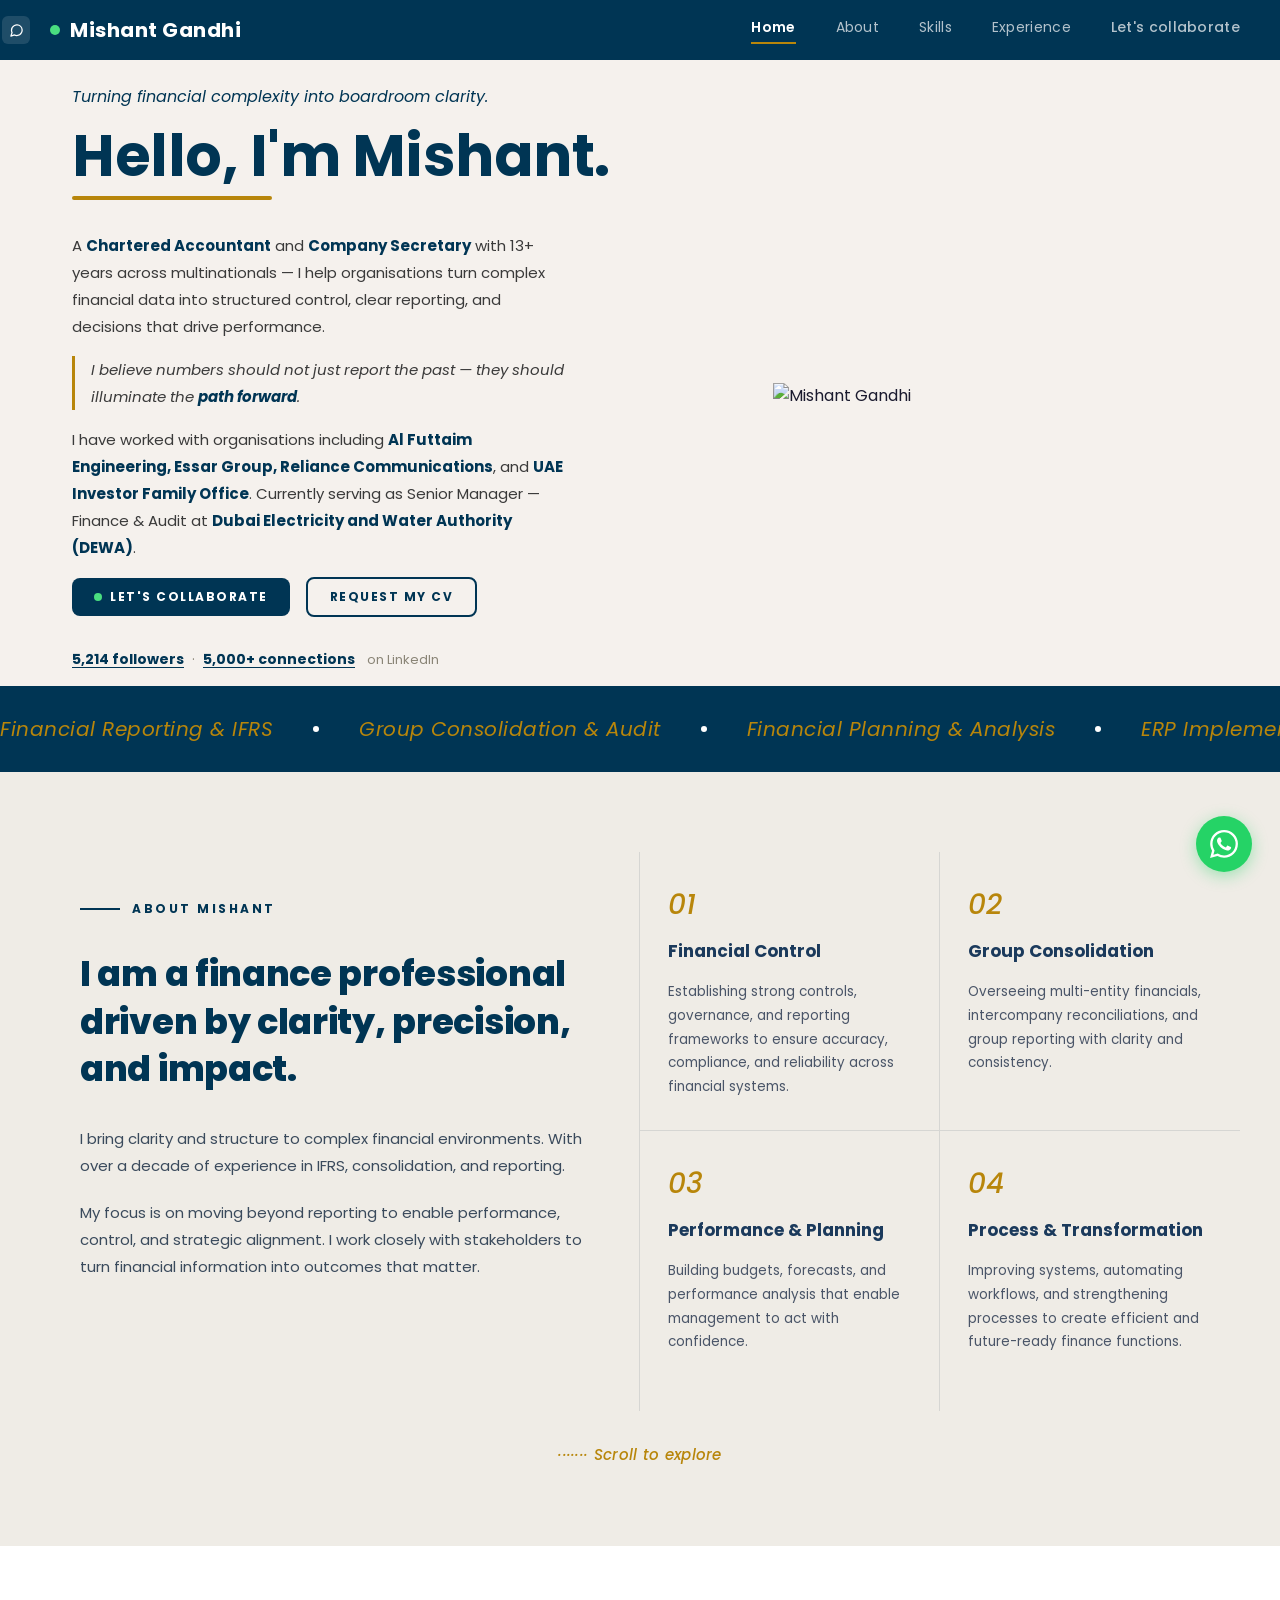
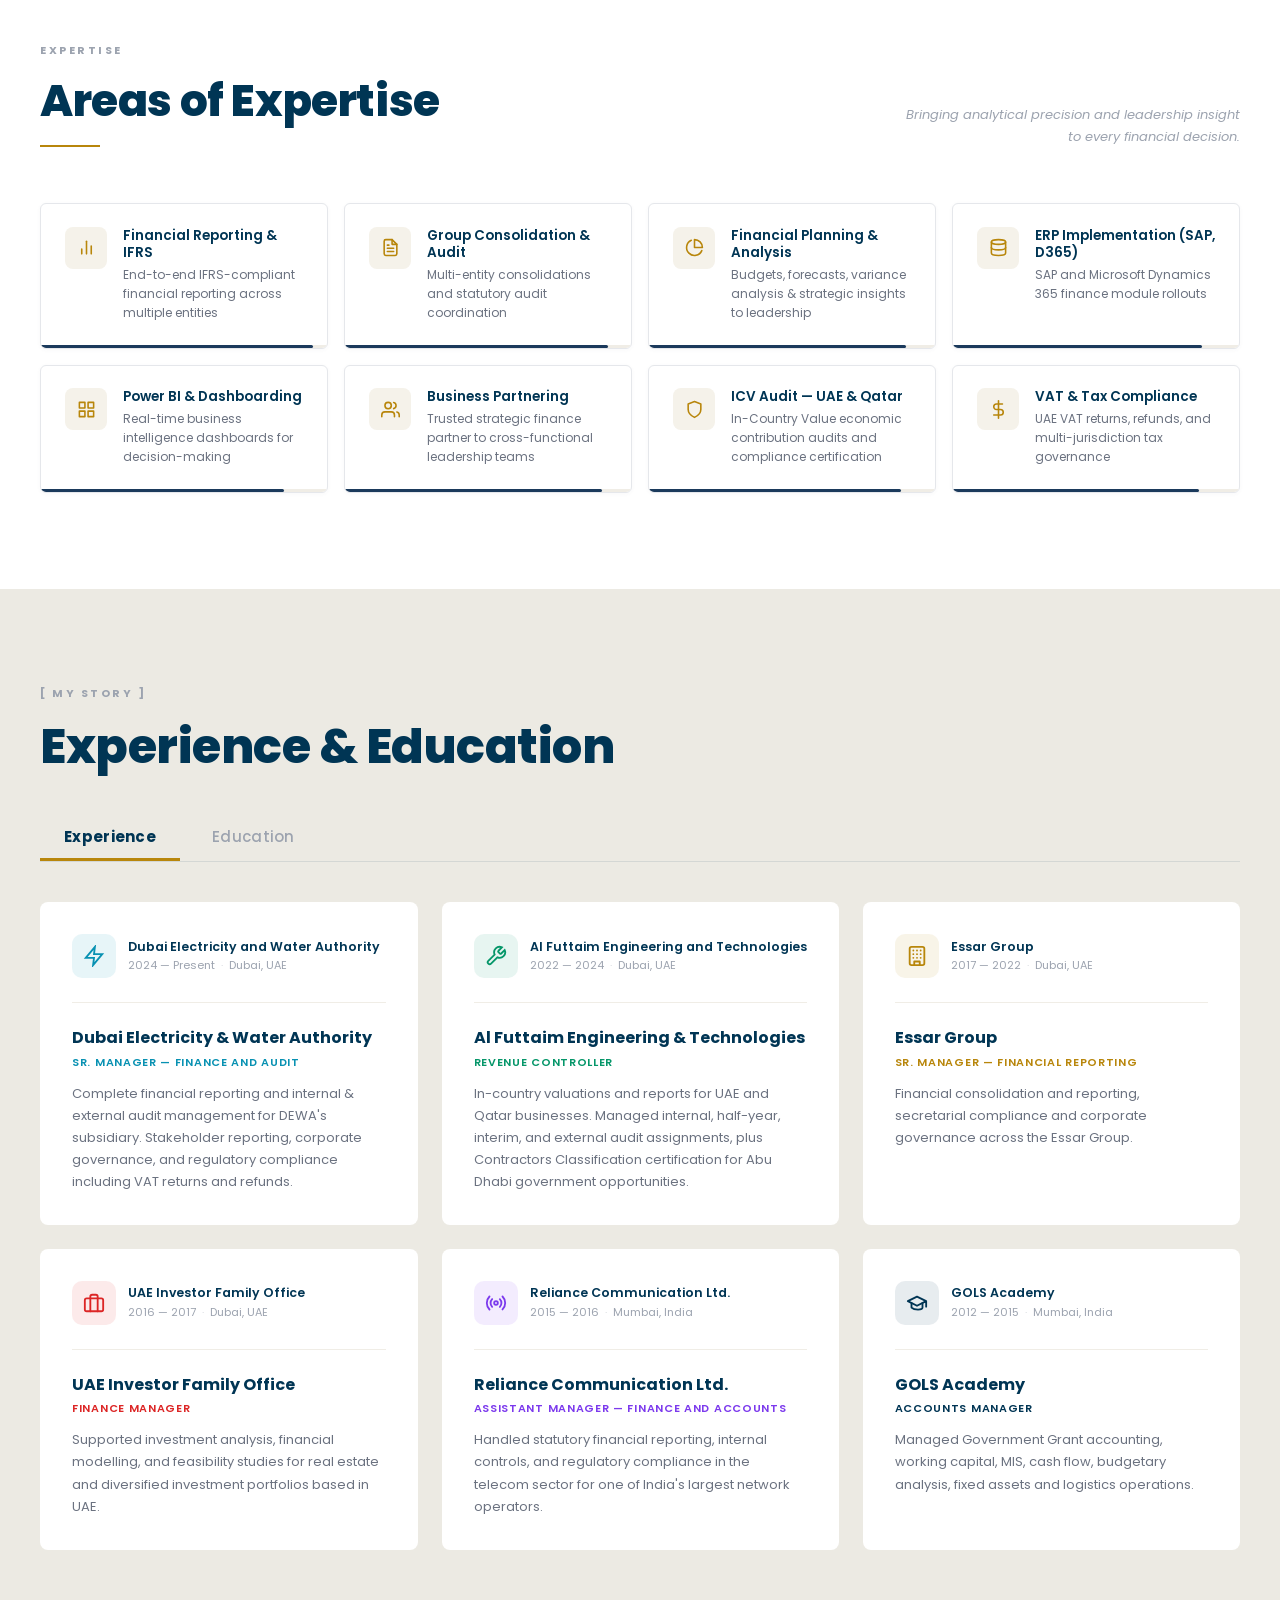
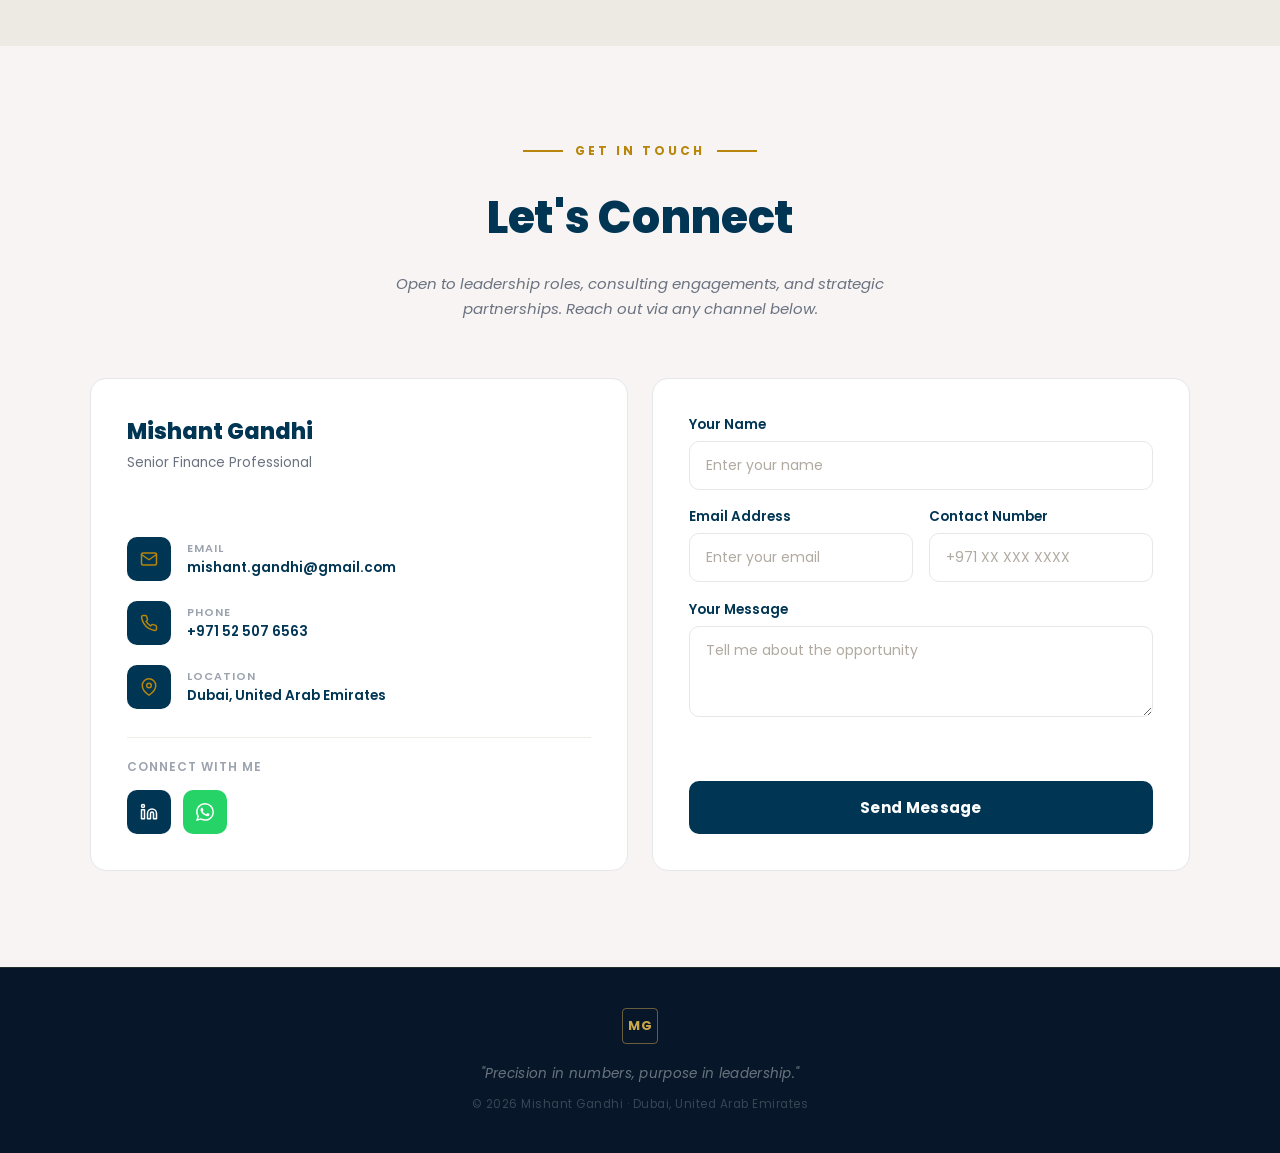
==== frontend/public/portfolio-standalone.html @ 655cc60e "auto-commit for 4efe413f-8b47-4ceb-a2d2-2e2a7799017a" ====
<!DOCTYPE html>
<html lang="en">
<head>
<meta charset="UTF-8">
<meta name="viewport" content="width=device-width, initial-scale=1.0">
<meta name="description" content="Mishant Gandhi — Senior Finance Professional, Chartered Accountant & Company Secretary based in Dubai, UAE.">
<title>Mishant Gandhi | Finance Leader & CA</title>
<link rel="preconnect" href="https://fonts.googleapis.com">
<link rel="preconnect" href="https://fonts.gstatic.com" crossorigin>
<link href="https://fonts.googleapis.com/css2?family=Poppins:ital,wght@0,300;0,400;0,500;0,600;0,700;0,800;1,300;1,400;1,500;1,600&display=swap" rel="stylesheet">
<style>
*{margin:0;padding:0;box-sizing:border-box;}
html{scroll-behavior:smooth;}
body{font-family:'Poppins',sans-serif;color:#1A1A2E;overflow-x:hidden;-webkit-font-smoothing:antialiased;-moz-osx-font-smoothing:grayscale;text-rendering:optimizeLegibility;}
a{text-decoration:none;}
img{display:block;}

/* ── Animations ── */
@keyframes greenPulse{0%,100%{box-shadow:0 0 0 0 rgba(74,222,128,.6);}50%{box-shadow:0 0 0 6px rgba(74,222,128,0);}}
@keyframes skillsScroll{0%{transform:translateX(0);}100%{transform:translateX(-50%);}}
@keyframes fadeInNav{from{opacity:0;}to{opacity:1;}}

/* ── Header ── */
.header{position:fixed;top:0;left:0;right:0;z-index:1000;background-color:#003554;transition:box-shadow 0.4s ease;padding:0 2rem;}
.header.scrolled{box-shadow:0 4px 20px rgba(0,0,0,.25);}
.header-inner{max-width:1200px;margin:0 auto;display:flex;align-items:center;justify-content:space-between;height:60px;position:relative;}
.header-left{display:flex;align-items:center;}
.header-icons{display:flex;align-items:center;gap:10px;margin-right:20px;margin-left:-76px;}
.header-icon{width:28px;height:28px;border-radius:6px;background-color:rgba(255,255,255,0.12);display:flex;align-items:center;justify-content:center;text-decoration:none;transition:background-color 0.25s ease;}
.header-icon.li:hover{background-color:#0077b5;}
.header-icon.wa:hover{background-color:#25D366;}
.header-logo{text-decoration:none;display:flex;align-items:center;gap:10px;}
.green-dot{width:10px;height:10px;border-radius:50%;background-color:#4ADE80;display:inline-block;flex-shrink:0;animation:greenPulse 2s ease-in-out infinite;}
.header-name{font-size:20px;font-weight:700;color:#FFFFFF;letter-spacing:0.5px;}
.desktop-nav{display:flex;gap:2.5rem;align-items:center;}
.nav-link{text-decoration:none;color:rgba(255,255,255,0.7);font-family:'Poppins',sans-serif;font-size:14px;font-weight:400;letter-spacing:0.3px;padding-bottom:4px;border-bottom:2px solid transparent;transition:color 0.3s ease,border-color 0.3s ease;}
.nav-link:hover{color:#FFFFFF;}
.nav-link.active{color:#FFFFFF;font-weight:600;border-bottom-color:#B8860B;}
.nav-collab{font-weight:500 !important;}
.nav-collab:hover{color:#B8860B !important;}
.mobile-menu-btn{display:none;background:none;border:none;cursor:pointer;color:#FFFFFF;padding:4px;}

/* ── Hero ── */
.hero{min-height:auto;background-color:#f5f1ed;display:flex;flex-direction:column;justify-content:center;position:relative;padding-top:60px;}
.hero-grid{max-width:1200px;margin:0 auto;padding:1.5rem 2rem 0.5rem;width:100%;box-sizing:border-box;display:grid;grid-template-columns:1.2fr 0.8fr;gap:3rem;align-items:center;flex:1;}
.hero-welcome{font-style:italic;font-size:16px;color:#003554;margin:0 0 1rem;}
.hero h1{font-size:clamp(2.4rem,4.5vw,4.1rem);font-weight:700;color:#003554;line-height:1.1;margin:0 0 0.5rem;letter-spacing:-0.5px;}
.hero-bar{width:200px;height:4px;background-color:#B8860B;border-radius:2px;margin-bottom:2rem;}
.hero-body p{font-size:15px;color:#3A3A3A;line-height:1.8;margin:0 0 1rem;max-width:500px;font-family:'Poppins',sans-serif;}
.hero-body p strong{color:#003554;font-weight:700;}
.hero-quote{font-family:'Poppins',sans-serif;font-style:italic;font-size:clamp(1.1rem,2vw,1.35rem);color:#003554;line-height:1.7;margin:0 0 1rem;max-width:500px;border-left:3px solid #B8860B;padding-left:16px;}
.hero-quote strong{font-weight:700;}
.hero-btns{display:flex;gap:1rem;flex-wrap:wrap;align-items:center;margin-bottom:2rem;}
.btn-collab{background-color:#003554;color:#FFFFFF;border:none;padding:10px 22px;border-radius:8px;font-size:12px;font-weight:700;cursor:pointer;font-family:'Poppins',sans-serif;letter-spacing:1.5px;text-transform:uppercase;display:inline-flex;align-items:center;gap:8px;transition:background-color 0.3s ease,transform 0.2s ease;}
.btn-collab:hover{transform:translateY(-2px);}
.btn-cv{background-color:transparent;color:#003554;border:2px solid #003554;padding:9px 22px;border-radius:8px;font-size:12px;font-weight:700;cursor:pointer;font-family:'Poppins',sans-serif;letter-spacing:1.5px;text-transform:uppercase;display:inline-flex;align-items:center;gap:8px;text-decoration:none;transition:background-color 0.3s ease,color 0.3s ease,transform 0.2s ease;}
.btn-cv:hover{background-color:#003554;color:#FFFFFF;transform:translateY(-2px);}
.hero-stats{display:flex;align-items:center;gap:0.5rem;flex-wrap:wrap;margin-bottom:0.5rem;}
.hero-stats a{font-size:14px;font-weight:700;color:#003554;text-decoration:underline;text-underline-offset:3px;font-family:'Poppins',sans-serif;}
.hero-photo-area{display:flex;justify-content:center;align-items:flex-end;margin-bottom:-1.75rem;}
.hero-photo-area img{width:100%;height:auto;object-fit:contain;max-height:600px;max-width:480px;}

/* ── Skills Ribbon ── */
.ribbon{background-color:#003554;padding:1.75rem 0;overflow:hidden;position:relative;}
.ribbon-track{display:flex;align-items:center;gap:2.5rem;animation:skillsScroll 40s linear infinite;width:max-content;}
.ribbon-item{display:inline-flex;align-items:center;gap:2.5rem;}
.ribbon-item span.skill-text{font-family:'Poppins',sans-serif;font-style:italic;font-size:clamp(16px,2vw,20px);color:#B8860B;white-space:nowrap;letter-spacing:0.5px;}
.ribbon-item span.dot{width:6px;height:6px;border-radius:50%;background-color:#FFFFFF;display:inline-block;flex-shrink:0;}

/* ── About ── */
.about{background-color:#efece6;padding:5rem 2rem;}
.about-grid{max-width:1200px;margin:0 auto;display:grid;grid-template-columns:1fr 1fr;gap:0;border-radius:8px;overflow:hidden;}
.about-left{padding:3rem 3rem 3rem 2.5rem;border-right:1px solid rgba(66,86,100,0.15);display:flex;flex-direction:column;justify-content:space-between;}
.about-label{display:flex;align-items:center;gap:12px;margin-bottom:2rem;}
.about-label .line{width:40px;height:2px;background-color:#003554;display:inline-block;}
.about-label .text{font-family:'Poppins',sans-serif;font-size:12px;font-weight:700;letter-spacing:2.5px;text-transform:uppercase;color:#003554;}
.about h2{font-family:'Poppins',sans-serif;font-size:clamp(1.6rem,3vw,2.2rem);font-weight:800;color:#003554;line-height:1.35;margin:0 0 2rem;letter-spacing:-0.3px;}
.about-left p{font-family:'Poppins',sans-serif;font-size:15px;color:#3A4A5C;line-height:1.8;margin:0 0 1.25rem;}
.quad-grid{display:grid;grid-template-columns:1fr 1fr;grid-template-rows:1fr 1fr;}
.quad{padding:2rem 1.75rem;cursor:default;position:relative;z-index:1;transition:background-color 0.3s ease,transform 0.3s ease,box-shadow 0.3s ease;}
.quad.top{border-bottom:1px solid rgba(66,86,100,0.15);}
.quad.left{border-right:1px solid rgba(66,86,100,0.15);}
.quad:hover{background-color:#1B3A5C;transform:scale(1.02);box-shadow:0 8px 30px rgba(27,58,92,0.2);z-index:2;}
.quad .num{font-family:'Poppins',sans-serif;font-style:italic;font-size:28px;font-weight:500;color:#B8860B;display:block;margin-bottom:0.75rem;transition:color 0.3s ease;}
.quad:hover .num{color:#E8B931;}
.quad h3{font-family:'Poppins',sans-serif;font-size:17px;font-weight:700;color:#1B3A5C;margin:0 0 1rem;transition:color 0.3s ease;}
.quad:hover h3{color:#FFFFFF;}
.quad p{font-family:'Poppins',sans-serif;font-size:13.5px;color:#4A5568;line-height:1.75;margin:0;transition:color 0.3s ease;}
.quad:hover p{color:rgba(255,255,255,0.75);}
.scroll-explore{max-width:1200px;margin:0 auto;padding-top:2rem;display:flex;justify-content:center;}
.scroll-explore a{font-family:'Poppins',sans-serif;font-style:italic;font-size:15px;font-weight:500;color:#B8860B;letter-spacing:0.3px;text-decoration:none;display:flex;align-items:center;gap:10px;}

/* ── Skills Section ── */
.skills-sec{background-color:#FFFFFF;padding:6rem 2rem;}
.skills-sec .inner{max-width:1200px;margin:0 auto;}
.skills-header{margin-bottom:3.5rem;}
.skills-header .label{font-size:11px;font-weight:700;letter-spacing:2.5px;text-transform:uppercase;color:#9CA3AF;margin:0 0 0.6rem;}
.skills-header-row{display:flex;align-items:flex-end;justify-content:space-between;flex-wrap:wrap;gap:1rem;}
.skills-header h2{font-family:'Poppins',sans-serif;font-size:clamp(2rem,3.5vw,2.75rem);font-weight:800;color:#003554;margin:0 0 0.75rem;letter-spacing:-0.4px;}
.gold-bar{height:2px;width:60px;background-color:#B8860B;}
.skills-header .tagline{font-size:13px;color:#9CA3AF;font-style:italic;max-width:340px;text-align:right;line-height:1.65;margin:0;}
.skills-grid{display:grid;grid-template-columns:repeat(4,1fr);gap:1rem;}
.skill-card{display:flex;flex-direction:column;background-color:#FFFFFF;border:1px solid #E5E7EB;border-radius:6px;box-shadow:0 1px 4px rgba(66,86,100,0.04);transition:background-color 0.3s ease,border-color 0.3s ease,box-shadow 0.3s ease,transform 0.25s ease;cursor:default;overflow:hidden;}
.skill-card:hover{background-color:#003554;border-color:#003554;box-shadow:0 8px 24px rgba(66,86,100,0.15);transform:translateY(-3px);}
.skill-card .card-body{display:flex;align-items:flex-start;gap:1rem;padding:1.4rem 1.5rem;}
.skill-card .icon-box{flex-shrink:0;width:42px;height:42px;background-color:#F5F2EA;border-radius:8px;display:flex;align-items:center;justify-content:center;transition:background-color 0.3s ease;}
.skill-card:hover .icon-box{background-color:rgba(201,168,76,0.15);}
.skill-card .icon-box svg{transition:transform 0.3s ease;}
.skill-card:hover .icon-box svg{transform:scale(1.15);}
.skill-card h3{font-size:13.5px;font-weight:600;color:#003554;margin:0 0 0.3rem;line-height:1.3;transition:color 0.3s ease;}
.skill-card:hover h3{color:#FFFFFF;}
.skill-card .desc{font-size:12px;color:#6B7280;margin:0;line-height:1.55;transition:color 0.3s ease;}
.skill-card:hover .desc{color:rgba(255,255,255,0.58);}
.skill-bar{height:3px;background-color:#F0EDE6;margin-top:auto;transition:background-color 0.3s ease;}
.skill-card:hover .skill-bar{background-color:rgba(255,255,255,0.1);}
.skill-bar .fill{height:100%;background-color:#1B3A5C;border-radius:0 2px 2px 0;transition:background-color 0.3s ease;}
.skill-card:hover .skill-bar .fill{background-color:#B8860B;}

/* ── Experience/Education ── */
.exp-sec{background-color:#ECEAE3;padding:6rem 2rem;}
.exp-sec .inner{max-width:1200px;margin:0 auto;}
.exp-sec .label{font-size:11px;font-weight:700;letter-spacing:2.5px;text-transform:uppercase;color:#9CA3AF;margin:0 0 0.6rem;}
.exp-sec h2{font-family:'Poppins',sans-serif;font-size:clamp(2.2rem,4vw,3rem);font-weight:800;color:#003554;margin:0;letter-spacing:-0.5px;}
.tab-bar{display:flex;gap:0.5rem;margin-bottom:2.5rem;border-bottom:1px solid rgba(0,53,84,0.1);}
.tab-btn{background-color:transparent;border:none;padding:10px 24px;font-size:15px;font-weight:500;color:#9CA3AF;cursor:pointer;font-family:'Poppins',sans-serif;border-bottom:3px solid transparent;transition:color 0.3s ease,border-color 0.3s ease;letter-spacing:0.3px;}
.tab-btn.active{font-weight:700;color:#003554;border-bottom-color:#B8860B;}
.exp-card-grid{display:grid;grid-template-columns:repeat(3,1fr);gap:1.5rem;}
.exp-card{background-color:#FFFFFF;border-radius:8px;padding:2rem;transition:transform 0.3s ease,box-shadow 0.3s ease;cursor:default;display:flex;flex-direction:column;gap:1.5rem;}
.exp-card:hover{transform:translateY(-6px);box-shadow:0 16px 40px rgba(15,34,68,0.12);}
.exp-card .top{display:flex;align-items:center;gap:0.75rem;}
.exp-card .icon-wrap{width:44px;height:44px;border-radius:10px;display:flex;align-items:center;justify-content:center;flex-shrink:0;}
.exp-card .company-name{font-size:12.5px;font-weight:600;color:#003554;line-height:1.3;white-space:nowrap;overflow:hidden;text-overflow:ellipsis;}
.exp-card .meta{display:flex;align-items:center;gap:6px;margin-top:2px;}
.exp-card .meta span{font-size:11px;color:#9CA3AF;}
.exp-card .meta .sep{color:#D1D5DB;}
.exp-card .line{height:1px;background-color:#F0EDE6;}
.exp-card .display-name{font-size:1rem;font-weight:700;color:#003554;margin:0 0 0.3rem;line-height:1.35;}
.exp-card .role{font-size:11px;font-weight:600;text-transform:uppercase;letter-spacing:0.7px;margin-bottom:0.75rem;word-break:break-word;overflow-wrap:break-word;}
.exp-card .desc{font-size:13px;color:#6B7280;line-height:1.7;margin:0;}
.cred-grid{display:grid;grid-template-columns:repeat(4,1fr);gap:1.5rem;}
.cred-card{background-color:#F4F5F8;border-radius:16px;padding:2.25rem 1.5rem 2rem;display:flex;flex-direction:column;align-items:center;text-align:center;transition:transform 0.3s ease,box-shadow 0.3s ease;}
.cred-card:hover{transform:translateY(-6px);box-shadow:0 12px 32px rgba(15,34,68,0.1);}
.cred-card .circle{width:80px;height:80px;border-radius:50%;background-color:#003554;display:flex;align-items:center;justify-content:center;margin-bottom:1.5rem;box-shadow:0 6px 20px rgba(15,34,68,0.25);}
.cred-card h3{font-size:15px;font-weight:700;color:#003554;margin:0 0 0.5rem;line-height:1.35;}
.cred-card .inst{font-size:12.5px;color:#6B7280;margin:0;line-height:1.5;}
.edu-header{text-align:center;margin-bottom:2.5rem;}
.edu-header h3{font-family:'Poppins',sans-serif;font-size:clamp(1.5rem,3vw,2rem);font-weight:700;color:#003554;margin:0 0 0.75rem;}
.edu-header p{font-size:15px;color:#6B7280;max-width:620px;margin:0 auto;line-height:1.7;}

/* ── Contact ── */
.contact-sec{background-color:#f7f4f3;padding:6rem 2rem;position:relative;overflow:hidden;}
.contact-sec .inner{max-width:1100px;margin:0 auto;}
.contact-header{text-align:center;margin-bottom:3.5rem;}
.divider-row{display:flex;align-items:center;justify-content:center;gap:12px;margin-bottom:1.5rem;}
.gold-line{width:40px;height:2px;background-color:#B8860B;display:inline-block;}
.gold-label{font-family:'Poppins',sans-serif;font-size:12px;font-weight:700;letter-spacing:3px;text-transform:uppercase;color:#B8860B;}
.contact-sec h2{font-family:'Poppins',sans-serif;font-size:clamp(2rem,4vw,2.8rem);font-weight:800;color:#003554;margin:0 0 1.25rem;letter-spacing:-0.3px;}
.contact-sec .sub{font-size:15px;color:#6B7280;font-style:italic;max-width:550px;margin:0 auto;line-height:1.7;}
.connect-grid{display:grid;grid-template-columns:1fr 1fr;gap:1.5rem;align-items:stretch;}
.contact-card{background-color:#FFFFFF;border:1.5px solid #E5E7EB;border-radius:16px;padding:2.25rem;display:flex;flex-direction:column;}
.contact-card .card-name{font-size:22px;font-weight:800;color:#003554;margin:0 0 0.3rem;}
.contact-card .card-title{font-size:13.5px;color:#6B7280;margin:0;}
.contact-items{display:flex;flex-direction:column;gap:1.25rem;flex:1;margin-top:2rem;}
.contact-item{display:flex;align-items:center;gap:1rem;text-decoration:none;}
.ci-icon{width:44px;height:44px;border-radius:10px;background-color:#003554;display:flex;align-items:center;justify-content:center;flex-shrink:0;}
.ci-label{font-size:11px;color:#9CA3AF;text-transform:uppercase;letter-spacing:1px;margin-bottom:2px;font-weight:600;}
.ci-value{font-size:13.5px;font-weight:600;color:#003554;line-height:1.3;word-break:break-word;}
.contact-sep{height:1px;background-color:#F0EDE6;margin:1.75rem 0 1.25rem;}
.connect-label{font-size:12px;color:#9CA3AF;text-transform:uppercase;letter-spacing:1px;margin:0 0 0.875rem;font-weight:600;}
.social-row{display:flex;gap:0.75rem;}
.social-btn{display:inline-flex;align-items:center;justify-content:center;width:44px;height:44px;border-radius:10px;text-decoration:none;transition:background-color 0.3s ease,transform 0.2s ease;}
.social-btn.linkedin{background-color:#003554;}
.social-btn.linkedin:hover{background-color:#B8860B;transform:translateY(-2px);}
.social-btn.whatsapp{background-color:#25D366;}
.social-btn.whatsapp:hover{transform:translateY(-2px);}
.form-card{background-color:#FFFFFF;border:1.5px solid #E5E7EB;border-radius:16px;padding:2.25rem;display:flex;flex-direction:column;}
.form-card form{display:flex;flex-direction:column;gap:1.1rem;flex:1;}
.form-card label{display:block;font-size:13.5px;font-weight:600;color:#003554;margin-bottom:6px;}
.form-input{width:100%;box-sizing:border-box;padding:13px 16px;border:1.5px solid #E5E7EB;border-radius:10px;font-size:14px;font-family:'Poppins',sans-serif;color:#1A1A2E;outline:none;background-color:#FFFFFF;transition:border-color 0.25s ease;}
.form-input:focus{border-color:#003554;}
.form-input::placeholder{color:#B0AAA0;}
textarea.form-input{resize:vertical;min-height:80px;font-family:'Poppins',sans-serif;}
.form-row{display:grid;grid-template-columns:1fr 1fr;gap:1rem;}
.submit-btn{width:100%;padding:15px;background-color:#003554;color:#FFFFFF;border:none;border-radius:10px;font-size:15px;font-weight:700;cursor:pointer;font-family:'Poppins',sans-serif;letter-spacing:0.3px;margin-top:auto;transition:background-color 0.3s ease,color 0.3s ease,transform 0.2s ease;}
.submit-btn:hover{background-color:#B8860B;color:#003554;transform:translateY(-1px);}

/* ── Footer ── */
.footer{background-color:#071729;padding:2.5rem 2rem;text-align:center;border-top:1px solid rgba(201,168,76,0.15);}
.footer .mono{width:36px;height:36px;border:1.5px solid rgba(201,168,76,0.5);border-radius:4px;display:flex;align-items:center;justify-content:center;font-weight:700;font-size:13px;color:#C9A84C;margin:0 auto 1.25rem;letter-spacing:0.5px;}
.footer .quote{font-size:13.5px;color:rgba(255,255,255,0.4);font-style:italic;margin:0 0 0.75rem;letter-spacing:0.3px;}
.footer .copy{font-size:11.5px;color:rgba(255,255,255,0.2);margin:0;letter-spacing:0.5px;}

/* ── WhatsApp FAB ── */
.wa-fab{position:fixed;bottom:28px;right:28px;z-index:900;width:56px;height:56px;border-radius:50%;background-color:#25D366;display:flex;align-items:center;justify-content:center;box-shadow:0 4px 16px rgba(37,211,102,0.4);transition:transform 0.3s ease,box-shadow 0.3s ease;text-decoration:none;}
.wa-fab:hover{transform:scale(1.1);box-shadow:0 6px 24px rgba(37,211,102,0.5);}

/* ── Mobile Overlay ── */
.mobile-overlay{display:none;position:fixed;top:0;left:0;right:0;bottom:0;z-index:999;background-color:#003554;flex-direction:column;align-items:center;justify-content:center;gap:2rem;animation:fadeInNav 0.3s ease;}
.mobile-overlay.open{display:flex;}
.mobile-overlay a{color:#FFFFFF;font-family:'Poppins',sans-serif;font-size:24px;font-weight:500;letter-spacing:0.5px;transition:color 0.3s ease;text-decoration:none;}
.mobile-overlay .close-btn{position:absolute;top:18px;right:2rem;background:none;border:none;color:#FFFFFF;cursor:pointer;font-size:28px;padding:4px;}

/* ── Responsive ── */
@media(max-width:1024px){
  .skills-grid{grid-template-columns:repeat(2,1fr) !important;}
  .cred-grid{grid-template-columns:repeat(2,1fr) !important;}
  .exp-card-grid{grid-template-columns:repeat(2,1fr) !important;}
}
@media(max-width:900px){
  .desktop-nav{display:none !important;}
  .mobile-menu-btn{display:block !important;}
  .hero-grid{grid-template-columns:1fr !important;padding-top:2rem !important;}
  .hero-photo-area{order:-1;max-width:280px;margin:0 auto;}
  .about-grid{grid-template-columns:1fr !important;}
  .connect-grid{grid-template-columns:1fr !important;}
  .header-icons{margin-left:0 !important;}
}
@media(max-width:640px){
  .skills-grid{grid-template-columns:1fr !important;}
  .cred-grid{grid-template-columns:1fr !important;}
  .exp-card-grid{grid-template-columns:1fr !important;}
  .skills-header .tagline{text-align:left !important;}
  .form-row{grid-template-columns:1fr !important;}
}
</style>
</head>
<body>

<!-- HEADER -->
<header class="header" id="siteHeader">
<div class="header-inner">
  <div class="header-left">
    <div class="header-icons">
      <a href="https://www.linkedin.com/in/camishant-0525076563" target="_blank" rel="noopener noreferrer" class="header-icon li">
        <svg width="15" height="15" viewBox="0 0 24 24" fill="none" stroke="#FFFFFF" stroke-width="2" stroke-linecap="round" stroke-linejoin="round"><path d="M16 8a6 6 0 0 1 6 6v7h-4v-7a2 2 0 0 0-2-2 2 2 0 0 0-2 2v7h-4v-7a6 6 0 0 1 6-6z"/><rect x="2" y="9" width="4" height="12"/><circle cx="4" cy="4" r="2"/></svg>
      </a>
      <a href="https://wa.me/971525076563" target="_blank" rel="noopener noreferrer" class="header-icon wa">
        <svg width="15" height="15" viewBox="0 0 24 24" fill="none" stroke="#FFFFFF" stroke-width="2" stroke-linecap="round" stroke-linejoin="round"><path d="M21 11.5a8.38 8.38 0 0 1-.9 3.8 8.5 8.5 0 0 1-7.6 4.7 8.38 8.38 0 0 1-3.8-.9L3 21l1.9-5.7a8.38 8.38 0 0 1-.9-3.8 8.5 8.5 0 0 1 4.7-7.6 8.38 8.38 0 0 1 3.8-.9h.5a8.48 8.48 0 0 1 8 8v.5z"/></svg>
      </a>
    </div>
    <a href="#hero" class="header-logo" onclick="event.preventDefault();window.scrollTo({top:0,behavior:'smooth'});">
      <span class="green-dot"></span>
      <span class="header-name">Mishant Gandhi</span>
    </a>
  </div>
  <nav class="desktop-nav" id="desktopNav">
    <a href="#hero" class="nav-link active" data-id="hero" onclick="navClick(event,this)">Home</a>
    <a href="#about-me" class="nav-link" data-id="about-me" onclick="navClick(event,this)">About</a>
    <a href="#skills" class="nav-link" data-id="skills" onclick="navClick(event,this)">Skills</a>
    <a href="#experience" class="nav-link" data-id="experience" onclick="navClick(event,this)">Experience</a>
    <a href="#connect" class="nav-link nav-collab" data-id="connect" onclick="navClick(event,this)">Let's collaborate</a>
  </nav>
  <button class="mobile-menu-btn" onclick="toggleMobile()">
    <svg width="24" height="24" viewBox="0 0 24 24" fill="none" stroke="currentColor" stroke-width="2" stroke-linecap="round" stroke-linejoin="round"><line x1="3" y1="12" x2="21" y2="12"/><line x1="3" y1="6" x2="21" y2="6"/><line x1="3" y1="18" x2="21" y2="18"/></svg>
  </button>
</div>
</header>

<!-- Mobile Overlay -->
<div class="mobile-overlay" id="mobileOverlay">
  <button class="close-btn" onclick="toggleMobile()">&times;</button>
  <a href="#hero" onclick="mobileNav(event,'#hero')">Home</a>
  <a href="#about-me" onclick="mobileNav(event,'#about-me')">About</a>
  <a href="#skills" onclick="mobileNav(event,'#skills')">Skills</a>
  <a href="#experience" onclick="mobileNav(event,'#experience')">Experience</a>
  <a href="#connect" onclick="mobileNav(event,'#connect')" style="color:#B8860B;font-weight:600;">Let's collaborate</a>
</div>

<!-- HERO -->
<section id="hero" class="hero">
<div class="hero-grid">
  <div>
    <p class="hero-welcome">Turning financial complexity into boardroom clarity.</p>
    <h1>Hello, I'm Mishant.</h1>
    <div class="hero-bar"></div>
    <div class="hero-body">
      <p>A <strong>Chartered Accountant</strong> and <strong>Company Secretary</strong> with 13+ years across multinationals — I help organisations turn complex financial data into structured control, clear reporting, and decisions that drive performance.</p>
      <p class="hero-quote"><em>I believe numbers should not just report the past — they should illuminate the <strong>path forward</strong>.</em></p>
      <p>I have worked with organisations including <strong>Al Futtaim Engineering, Essar Group, Reliance Communications</strong>, and <strong>UAE Investor Family Office</strong>. Currently serving as Senior Manager — Finance &amp; Audit at <strong>Dubai Electricity and Water Authority (DEWA)</strong>.</p>
    </div>
    <div class="hero-btns">
      <button class="btn-collab" onclick="document.querySelector('#connect').scrollIntoView({behavior:'smooth'})">
        <span class="green-dot" style="width:8px;height:8px;"></span> Let's Collaborate
      </button>
      <a href="mailto:mishant.gandhi@gmail.com?subject=CV%20Request&body=Hi%20Mishant%2C%0A%0AI%20would%20like%20to%20request%20your%20CV.%0A%0ARegards" class="btn-cv">Request My CV</a>
    </div>
    <div class="hero-stats">
      <a href="https://www.linkedin.com/in/camishant-0525076563" target="_blank" rel="noopener noreferrer">5,214 followers</a>
      <span style="color:#8A8577;font-size:14px;">&middot;</span>
      <a href="https://www.linkedin.com/in/camishant-0525076563" target="_blank" rel="noopener noreferrer">5,000+ connections</a>
      <span style="font-size:13px;color:#8A8577;margin-left:4px;font-family:'Poppins',sans-serif;">on LinkedIn</span>
    </div>
  </div>
  <div class="hero-photo-area">
    <div style="width:100%;max-width:480px;display:flex;align-items:flex-end;justify-content:center;">
      <img src="mishant-photo.png" alt="Mishant Gandhi" loading="eager">
    </div>
  </div>
</div>
</section>

<!-- SKILLS RIBBON -->
<section class="ribbon">
<div class="ribbon-track" id="ribbonTrack"></div>
</section>

<!-- ABOUT -->
<section id="about-me" class="about">
<div class="about-grid">
  <div class="about-left">
    <div>
      <div class="about-label"><span class="line"></span><span class="text">About Mishant</span></div>
      <h2>I am a finance professional driven by clarity, precision, and impact.</h2>
      <p>I bring clarity and structure to complex financial environments. With over a decade of experience in IFRS, consolidation, and reporting.</p>
      <p>My focus is on moving beyond reporting to enable performance, control, and strategic alignment. I work closely with stakeholders to turn financial information into outcomes that matter.</p>
    </div>
  </div>
  <div class="quad-grid">
    <div class="quad top left"><span class="num">01</span><h3>Financial Control</h3><p>Establishing strong controls, governance, and reporting frameworks to ensure accuracy, compliance, and reliability across financial systems.</p></div>
    <div class="quad top"><span class="num">02</span><h3>Group Consolidation</h3><p>Overseeing multi-entity financials, intercompany reconciliations, and group reporting with clarity and consistency.</p></div>
    <div class="quad left"><span class="num">03</span><h3>Performance &amp; Planning</h3><p>Building budgets, forecasts, and performance analysis that enable management to act with confidence.</p></div>
    <div class="quad"><span class="num">04</span><h3>Process &amp; Transformation</h3><p>Improving systems, automating workflows, and strengthening processes to create efficient and future-ready finance functions.</p></div>
  </div>
</div>
<div class="scroll-explore"><a href="#skills" onclick="event.preventDefault();document.querySelector('#skills').scrollIntoView({behavior:'smooth'});">······· Scroll to explore</a></div>
</section>

<!-- SKILLS -->
<section id="skills" class="skills-sec">
<div class="inner">
  <div class="skills-header">
    <p class="label">Expertise</p>
    <div class="skills-header-row">
      <div>
        <h2>Areas of Expertise</h2>
        <div class="gold-bar"></div>
      </div>
      <p class="tagline">Bringing analytical precision and leadership insight to every financial decision.</p>
    </div>
  </div>
  <div class="skills-grid" id="skillsGrid"></div>
</div>
</section>

<!-- EXPERIENCE / EDUCATION -->
<section id="experience" class="exp-sec">
<div class="inner">
  <div style="margin-bottom:2rem;">
    <p class="label">[ MY STORY ]</p>
    <h2>Experience &amp; Education</h2>
  </div>
  <div class="tab-bar">
    <button class="tab-btn active" id="tabExp" onclick="switchTab('experience')">Experience</button>
    <button class="tab-btn" id="tabEdu" onclick="switchTab('education')">Education</button>
  </div>
  <div id="expContent"></div>
  <div id="eduContent" style="display:none;"></div>
</div>
</section>

<!-- CONTACT -->
<section id="connect" class="contact-sec">
<div class="inner">
  <div class="contact-header">
    <div class="divider-row"><span class="gold-line"></span><span class="gold-label">Get in Touch</span><span class="gold-line"></span></div>
    <h2>Let's Connect</h2>
    <p class="sub">Open to leadership roles, consulting engagements, and strategic partnerships. Reach out via any channel below.</p>
  </div>
  <div class="connect-grid">
    <div class="contact-card">
      <div style="margin-bottom:2rem;"><div class="card-name">Mishant Gandhi</div><div class="card-title">Senior Finance Professional</div></div>
      <div class="contact-items">
        <a href="mailto:mishant.gandhi@gmail.com" class="contact-item">
          <div class="ci-icon"><svg width="18" height="18" viewBox="0 0 24 24" fill="none" stroke="#B8860B" stroke-width="2" stroke-linecap="round" stroke-linejoin="round"><path d="M4 4h16c1.1 0 2 .9 2 2v12c0 1.1-.9 2-2 2H4c-1.1 0-2-.9-2-2V6c0-1.1.9-2 2-2z"/><polyline points="22,6 12,13 2,6"/></svg></div>
          <div><div class="ci-label">Email</div><div class="ci-value">mishant.gandhi@gmail.com</div></div>
        </a>
        <a href="tel:+971525076563" class="contact-item">
          <div class="ci-icon"><svg width="18" height="18" viewBox="0 0 24 24" fill="none" stroke="#B8860B" stroke-width="2" stroke-linecap="round" stroke-linejoin="round"><path d="M22 16.92v3a2 2 0 0 1-2.18 2 19.79 19.79 0 0 1-8.63-3.07 19.5 19.5 0 0 1-6-6 19.79 19.79 0 0 1-3.07-8.67A2 2 0 0 1 4.11 2h3a2 2 0 0 1 2 1.72 12.84 12.84 0 0 0 .7 2.81 2 2 0 0 1-.45 2.11L8.09 9.91a16 16 0 0 0 6 6l1.27-1.27a2 2 0 0 1 2.11-.45 12.84 12.84 0 0 0 2.81.7A2 2 0 0 1 22 16.92z"/></svg></div>
          <div><div class="ci-label">Phone</div><div class="ci-value">+971 52 507 6563</div></div>
        </a>
        <div class="contact-item">
          <div class="ci-icon"><svg width="18" height="18" viewBox="0 0 24 24" fill="none" stroke="#B8860B" stroke-width="2" stroke-linecap="round" stroke-linejoin="round"><path d="M21 10c0 7-9 13-9 13s-9-6-9-13a9 9 0 0 1 18 0z"/><circle cx="12" cy="10" r="3"/></svg></div>
          <div><div class="ci-label">Location</div><div class="ci-value">Dubai, United Arab Emirates</div></div>
        </div>
      </div>
      <div class="contact-sep"></div>
      <p class="connect-label">Connect with me</p>
      <div class="social-row">
        <a href="https://www.linkedin.com/in/camishant-0525076563" target="_blank" rel="noopener noreferrer" class="social-btn linkedin"><svg width="18" height="18" viewBox="0 0 24 24" fill="none" stroke="#FFF" stroke-width="2" stroke-linecap="round" stroke-linejoin="round"><path d="M16 8a6 6 0 0 1 6 6v7h-4v-7a2 2 0 0 0-2-2 2 2 0 0 0-2 2v7h-4v-7a6 6 0 0 1 6-6z"/><rect x="2" y="9" width="4" height="12"/><circle cx="4" cy="4" r="2"/></svg></a>
        <a href="https://wa.me/971525076563" target="_blank" rel="noopener noreferrer" class="social-btn whatsapp"><svg width="18" height="18" viewBox="0 0 24 24" fill="white"><path d="M17.472 14.382c-.297-.149-1.758-.867-2.03-.967-.273-.099-.471-.148-.67.15-.197.297-.767.966-.94 1.164-.173.199-.347.223-.644.075-.297-.15-1.255-.463-2.39-1.475-.883-.788-1.48-1.761-1.653-2.059-.173-.297-.018-.458.13-.606.134-.133.298-.347.446-.52.149-.174.198-.298.298-.497.099-.198.05-.371-.025-.52-.075-.149-.669-1.612-.916-2.207-.242-.579-.487-.5-.669-.51-.173-.008-.371-.01-.57-.01-.198 0-.52.074-.792.372-.272.297-1.04 1.016-1.04 2.479 0 1.462 1.065 2.875 1.213 3.074.149.198 2.096 3.2 5.077 4.487.709.306 1.262.489 1.694.625.712.227 1.36.195 1.871.118.571-.085 1.758-.719 2.006-1.413.248-.694.248-1.289.173-1.413-.074-.124-.272-.198-.57-.347m-5.421 7.403h-.004a9.87 9.87 0 01-5.031-1.378l-.361-.214-3.741.982.998-3.648-.235-.374a9.86 9.86 0 01-1.51-5.26c.001-5.45 4.436-9.884 9.888-9.884 2.64 0 5.122 1.03 6.988 2.898a9.825 9.825 0 012.893 6.994c-.003 5.45-4.437 9.884-9.885 9.884m8.413-18.297A11.815 11.815 0 0012.05 0C5.495 0 .16 5.335.157 11.892c0 2.096.547 4.142 1.588 5.945L.057 24l6.305-1.654a11.882 11.882 0 005.683 1.448h.005c6.554 0 11.89-5.335 11.893-11.893a11.821 11.821 0 00-3.48-8.413z"/></svg></a>
      </div>
    </div>
    <div class="form-card">
      <form id="contactForm" onsubmit="handleContact(event)">
        <div><label>Your Name</label><input type="text" id="cName" class="form-input" placeholder="Enter your name" required></div>
        <div class="form-row">
          <div><label>Email Address</label><input type="email" id="cEmail" class="form-input" placeholder="Enter your email" required></div>
          <div><label>Contact Number</label><input type="tel" id="cPhone" class="form-input" placeholder="+971 XX XXX XXXX"></div>
        </div>
        <div><label>Your Message</label><textarea id="cMsg" class="form-input" placeholder="Tell me about the opportunity" rows="3"></textarea></div>
        <button type="submit" class="submit-btn">Send Message</button>
      </form>
    </div>
  </div>
</div>
</section>

<!-- FOOTER -->
<footer class="footer">
<div style="max-width:1200px;margin:0 auto;">
  <div class="mono">MG</div>
  <p class="quote">"Precision in numbers, purpose in leadership."</p>
  <p class="copy">&copy; <script>document.write(new Date().getFullYear())</script> Mishant Gandhi &middot; Dubai, United Arab Emirates</p>
</div>
</footer>

<!-- WHATSAPP FAB -->
<a href="https://wa.me/971525076563" target="_blank" rel="noopener noreferrer" class="wa-fab">
<svg width="28" height="28" viewBox="0 0 24 24" fill="white"><path d="M17.472 14.382c-.297-.149-1.758-.867-2.03-.967-.273-.099-.471-.148-.67.15-.197.297-.767.966-.94 1.164-.173.199-.347.223-.644.075-.297-.15-1.255-.463-2.39-1.475-.883-.788-1.48-1.761-1.653-2.059-.173-.297-.018-.458.13-.606.134-.133.298-.347.446-.52.149-.174.198-.298.298-.497.099-.198.05-.371-.025-.52-.075-.149-.669-1.612-.916-2.207-.242-.579-.487-.5-.669-.51-.173-.008-.371-.01-.57-.01-.198 0-.52.074-.792.372-.272.297-1.04 1.016-1.04 2.479 0 1.462 1.065 2.875 1.213 3.074.149.198 2.096 3.2 5.077 4.487.709.306 1.262.489 1.694.625.712.227 1.36.195 1.871.118.571-.085 1.758-.719 2.006-1.413.248-.694.248-1.289.173-1.413-.074-.124-.272-.198-.57-.347m-5.421 7.403h-.004a9.87 9.87 0 01-5.031-1.378l-.361-.214-3.741.982.998-3.648-.235-.374a9.86 9.86 0 01-1.51-5.26c.001-5.45 4.436-9.884 9.888-9.884 2.64 0 5.122 1.03 6.988 2.898a9.825 9.825 0 012.893 6.994c-.003 5.45-4.437 9.884-9.885 9.884m8.413-18.297A11.815 11.815 0 0012.05 0C5.495 0 .16 5.335.157 11.892c0 2.096.547 4.142 1.588 5.945L.057 24l6.305-1.654a11.882 11.882 0 005.683 1.448h.005c6.554 0 11.89-5.335 11.893-11.893a11.821 11.821 0 00-3.48-8.413z"/></svg>
</a>

<script>
// ── Ribbon ──
(function(){
  var skills=['Financial Reporting & IFRS','Group Consolidation & Audit','Financial Planning & Analysis','ERP Implementation (SAP, D365)','Power BI & Dashboarding','Business Partnering','ICV Audit — UAE & Qatar','VAT & Tax Compliance'];
  var doubled=[...skills,...skills];
  var t=document.getElementById('ribbonTrack');
  t.innerHTML=doubled.map(function(s){return '<span class="ribbon-item"><span class="skill-text">'+s+'</span><span class="dot"></span></span>';}).join('');
})();

// ── Skills Grid ──
(function(){
  var data=[
    {icon:'<svg width="19" height="19" viewBox="0 0 24 24" fill="none" stroke="#B8860B" stroke-width="2" stroke-linecap="round" stroke-linejoin="round"><line x1="18" y1="20" x2="18" y2="10"/><line x1="12" y1="20" x2="12" y2="4"/><line x1="6" y1="20" x2="6" y2="14"/></svg>',title:'Financial Reporting & IFRS',desc:'End-to-end IFRS-compliant financial reporting across multiple entities',pct:95},
    {icon:'<svg width="19" height="19" viewBox="0 0 24 24" fill="none" stroke="#B8860B" stroke-width="2" stroke-linecap="round" stroke-linejoin="round"><path d="M14 2H6a2 2 0 0 0-2 2v16a2 2 0 0 0 2 2h12a2 2 0 0 0 2-2V8z"/><polyline points="14 2 14 8 20 8"/><line x1="16" y1="13" x2="8" y2="13"/><line x1="16" y1="17" x2="8" y2="17"/><polyline points="10 9 9 9 8 9"/></svg>',title:'Group Consolidation & Audit',desc:'Multi-entity consolidations and statutory audit coordination',pct:92},
    {icon:'<svg width="19" height="19" viewBox="0 0 24 24" fill="none" stroke="#B8860B" stroke-width="2" stroke-linecap="round" stroke-linejoin="round"><path d="M21.21 15.89A10 10 0 1 1 8 2.83"/><path d="M22 12A10 10 0 0 0 12 2v10z"/></svg>',title:'Financial Planning & Analysis',desc:'Budgets, forecasts, variance analysis & strategic insights to leadership',pct:90},
    {icon:'<svg width="19" height="19" viewBox="0 0 24 24" fill="none" stroke="#B8860B" stroke-width="2" stroke-linecap="round" stroke-linejoin="round"><ellipse cx="12" cy="5" rx="9" ry="3"/><path d="M21 12c0 1.66-4 3-9 3s-9-1.34-9-3"/><path d="M3 5v14c0 1.66 4 3 9 3s9-1.34 9-3V5"/></svg>',title:'ERP Implementation (SAP, D365)',desc:'SAP and Microsoft Dynamics 365 finance module rollouts',pct:87},
    {icon:'<svg width="19" height="19" viewBox="0 0 24 24" fill="none" stroke="#B8860B" stroke-width="2" stroke-linecap="round" stroke-linejoin="round"><rect x="3" y="3" width="7" height="7"/><rect x="14" y="3" width="7" height="7"/><rect x="14" y="14" width="7" height="7"/><rect x="3" y="14" width="7" height="7"/></svg>',title:'Power BI & Dashboarding',desc:'Real-time business intelligence dashboards for decision-making',pct:85},
    {icon:'<svg width="19" height="19" viewBox="0 0 24 24" fill="none" stroke="#B8860B" stroke-width="2" stroke-linecap="round" stroke-linejoin="round"><path d="M17 21v-2a4 4 0 0 0-4-4H5a4 4 0 0 0-4 4v2"/><circle cx="9" cy="7" r="4"/><path d="M23 21v-2a4 4 0 0 0-3-3.87"/><path d="M16 3.13a4 4 0 0 1 0 7.75"/></svg>',title:'Business Partnering',desc:'Trusted strategic finance partner to cross-functional leadership teams',pct:90},
    {icon:'<svg width="19" height="19" viewBox="0 0 24 24" fill="none" stroke="#B8860B" stroke-width="2" stroke-linecap="round" stroke-linejoin="round"><path d="M12 22s8-4 8-10V5l-8-3-8 3v7c0 6 8 10 8 10z"/></svg>',title:'ICV Audit — UAE & Qatar',desc:'In-Country Value economic contribution audits and compliance certification',pct:88},
    {icon:'<svg width="19" height="19" viewBox="0 0 24 24" fill="none" stroke="#B8860B" stroke-width="2" stroke-linecap="round" stroke-linejoin="round"><line x1="12" y1="1" x2="12" y2="23"/><path d="M17 5H9.5a3.5 3.5 0 0 0 0 7h5a3.5 3.5 0 0 1 0 7H6"/></svg>',title:'VAT & Tax Compliance',desc:'UAE VAT returns, refunds, and multi-jurisdiction tax governance',pct:86}
  ];
  var g=document.getElementById('skillsGrid');
  g.innerHTML=data.map(function(s){return '<div class="skill-card"><div class="card-body"><div class="icon-box">'+s.icon+'</div><div><h3>'+s.title+'</h3><p class="desc">'+s.desc+'</p></div></div><div class="skill-bar"><div class="fill" style="width:'+s.pct+'%"></div></div></div>';}).join('');
})();

// ── Experience ──
(function(){
  var exps=[
    {color:'#0891B2',company:'Dubai Electricity and Water Authority',loc:'Dubai, UAE',dn:'Dubai Electricity & Water Authority',yrs:'2024 — Present',role:'Sr. Manager — Finance and Audit',desc:"Complete financial reporting and internal & external audit management for DEWA's subsidiary. Stakeholder reporting, corporate governance, and regulatory compliance including VAT returns and refunds.",icon:'<svg width="22" height="22" viewBox="0 0 24 24" fill="none" stroke="#0891B2" stroke-width="2"><polygon points="13 2 3 14 12 14 11 22 21 10 12 10 13 2"/></svg>'},
    {color:'#059669',company:'Al Futtaim Engineering and Technologies',loc:'Dubai, UAE',dn:'Al Futtaim Engineering & Technologies',yrs:'2022 — 2024',role:'Revenue Controller',desc:'In-country valuations and reports for UAE and Qatar businesses. Managed internal, half-year, interim, and external audit assignments, plus Contractors Classification certification for Abu Dhabi government opportunities.',icon:'<svg width="22" height="22" viewBox="0 0 24 24" fill="none" stroke="#059669" stroke-width="2"><path d="M14.7 6.3a1 1 0 0 0 0 1.4l1.6 1.6a1 1 0 0 0 1.4 0l3.77-3.77a6 6 0 0 1-7.94 7.94l-6.91 6.91a2.12 2.12 0 0 1-3-3l6.91-6.91a6 6 0 0 1 7.94-7.94l-3.76 3.76z"/></svg>'},
    {color:'#B8860B',company:'Essar Group',loc:'Dubai, UAE',dn:'Essar Group',yrs:'2017 — 2022',role:'Sr. Manager — Financial Reporting',desc:'Financial consolidation and reporting, secretarial compliance and corporate governance across the Essar Group.',icon:'<svg width="22" height="22" viewBox="0 0 24 24" fill="none" stroke="#B8860B" stroke-width="2" stroke-linecap="round" stroke-linejoin="round"><rect x="4" y="2" width="16" height="20" rx="2" ry="2"/><path d="M9 22v-4h6v4"/><path d="M8 6h.01"/><path d="M16 6h.01"/><path d="M12 6h.01"/><path d="M12 10h.01"/><path d="M12 14h.01"/><path d="M16 10h.01"/><path d="M16 14h.01"/><path d="M8 10h.01"/><path d="M8 14h.01"/></svg>'},
    {color:'#DC2626',company:'UAE Investor Family Office',loc:'Dubai, UAE',dn:'UAE Investor Family Office',yrs:'2016 — 2017',role:'Finance Manager',desc:'Supported investment analysis, financial modelling, and feasibility studies for real estate and diversified investment portfolios based in UAE.',icon:'<svg width="22" height="22" viewBox="0 0 24 24" fill="none" stroke="#DC2626" stroke-width="2" stroke-linecap="round" stroke-linejoin="round"><rect x="2" y="7" width="20" height="14" rx="2" ry="2"/><path d="M16 21V5a2 2 0 0 0-2-2h-4a2 2 0 0 0-2 2v16"/></svg>'},
    {color:'#7C3AED',company:'Reliance Communication Ltd.',loc:'Mumbai, India',dn:'Reliance Communication Ltd.',yrs:'2015 — 2016',role:'Assistant Manager — Finance and Accounts',desc:"Handled statutory financial reporting, internal controls, and regulatory compliance in the telecom sector for one of India's largest network operators.",icon:'<svg width="22" height="22" viewBox="0 0 24 24" fill="none" stroke="#7C3AED" stroke-width="2" stroke-linecap="round" stroke-linejoin="round"><path d="M4.9 19.1C1 15.2 1 8.8 4.9 4.9"/><path d="M7.8 16.2c-2.3-2.3-2.3-6.1 0-8.5"/><circle cx="12" cy="12" r="2"/><path d="M16.2 7.8c2.3 2.3 2.3 6.1 0 8.5"/><path d="M19.1 4.9C23 8.8 23 15.1 19.1 19"/></svg>'},
    {color:'#003554',company:'GOLS Academy',loc:'Mumbai, India',dn:'GOLS Academy',yrs:'2012 — 2015',role:'Accounts Manager',desc:'Managed Government Grant accounting, working capital, MIS, cash flow, budgetary analysis, fixed assets and logistics operations.',icon:'<svg width="22" height="22" viewBox="0 0 24 24" fill="none" stroke="#003554" stroke-width="2" stroke-linecap="round" stroke-linejoin="round"><path d="M22 10v6M2 10l10-5 10 5-10 5z"/><path d="M6 12v5c3 3 12 3 12 0v-5"/></svg>'}
  ];
  var c=document.getElementById('expContent');
  c.innerHTML='<div class="exp-card-grid">'+exps.map(function(e){return '<div class="exp-card"><div class="top"><div class="icon-wrap" style="background-color:'+e.color+'18">'+e.icon+'</div><div style="flex:1;min-width:0"><div class="company-name">'+e.company+'</div><div class="meta"><span>'+e.yrs+'</span><span class="sep">&middot;</span><span>'+e.loc+'</span></div></div></div><div class="line"></div><div><div class="display-name">'+e.dn+'</div><div class="role" style="color:'+e.color+'">'+e.role+'</div><p class="desc">'+e.desc+'</p></div></div>';}).join('')+'</div>';
})();

// ── Education ──
(function(){
  var creds=[
    {title:'Chartered Accountant (2012)',inst:'The Institute of Chartered Accountants of India',icon:'<svg width="32" height="32" viewBox="0 0 24 24" fill="none" stroke="#B8860B" stroke-width="2" stroke-linecap="round" stroke-linejoin="round"><circle cx="12" cy="8" r="7"/><polyline points="8.21 13.89 7 23 12 20 17 23 15.79 13.88"/></svg>'},
    {title:'Company Secretary (2012)',inst:'The Institute of Company Secretaries of India',icon:'<svg width="32" height="32" viewBox="0 0 24 24" fill="none" stroke="#B8860B" stroke-width="2" stroke-linecap="round" stroke-linejoin="round"><circle cx="12" cy="8" r="7"/><polyline points="8.21 13.89 7 23 12 20 17 23 15.79 13.88"/></svg>'},
    {title:'Bachelor of Commerce (2008)',inst:'S. P. B. English Medium College of Commerce',icon:'<svg width="32" height="32" viewBox="0 0 24 24" fill="none" stroke="#B8860B" stroke-width="2" stroke-linecap="round" stroke-linejoin="round"><path d="M22 10v6M2 10l10-5 10 5-10 5z"/><path d="M6 12v5c3 3 12 3 12 0v-5"/></svg>'},
    {title:'ACCA, IFRS Diploma (2021)',inst:'ACCA Global',icon:'<svg width="32" height="32" viewBox="0 0 24 24" fill="none" stroke="#B8860B" stroke-width="2" stroke-linecap="round" stroke-linejoin="round"><circle cx="12" cy="8" r="7"/><polyline points="8.21 13.89 7 23 12 20 17 23 15.79 13.88"/></svg>'}
  ];
  var c=document.getElementById('eduContent');
  c.innerHTML='<div class="edu-header"><h3>Qualifications & Certifications</h3><p>Strong academic foundation with professional certifications and continuous learning in finance, technology, and leadership.</p></div><div class="cred-grid">'+creds.map(function(cr){return '<div class="cred-card"><div class="circle">'+cr.icon+'</div><h3>'+cr.title+'</h3><p class="inst">'+cr.inst+'</p></div>';}).join('')+'</div>';
})();

// ── Tab Switching ──
function switchTab(t){
  document.getElementById('expContent').style.display=t==='experience'?'block':'none';
  document.getElementById('eduContent').style.display=t==='education'?'block':'none';
  document.getElementById('tabExp').className='tab-btn'+(t==='experience'?' active':'');
  document.getElementById('tabEdu').className='tab-btn'+(t==='education'?' active':'');
}

// ── Navigation ──
function navClick(e,el){
  e.preventDefault();
  var href=el.getAttribute('href');
  if(href==='#hero'){window.scrollTo({top:0,behavior:'smooth'});}
  else{var target=document.querySelector(href);if(target)target.scrollIntoView({behavior:'smooth'});}
}
function mobileNav(e,href){
  e.preventDefault();
  document.getElementById('mobileOverlay').classList.remove('open');
  if(href==='#hero'){window.scrollTo({top:0,behavior:'smooth'});}
  else{var target=document.querySelector(href);if(target)target.scrollIntoView({behavior:'smooth'});}
}
function toggleMobile(){document.getElementById('mobileOverlay').classList.toggle('open');}

// ── Header scroll + active nav ──
var sectionIds=['connect','experience','skills','about-me','hero'];
window.addEventListener('scroll',function(){
  var h=document.getElementById('siteHeader');
  h.classList.toggle('scrolled',window.scrollY>20);
  var links=document.querySelectorAll('#desktopNav .nav-link');
  for(var i=0;i<sectionIds.length;i++){
    var el=document.getElementById(sectionIds[i]);
    if(el){var r=el.getBoundingClientRect();
      if(r.top<=120&&r.bottom>120){
        links.forEach(function(a){a.classList.remove('active');if(a.getAttribute('data-id')===sectionIds[i])a.classList.add('active');});
        break;
      }
    }
  }
},{passive:true});

// ── Contact Form ──
function handleContact(e){
  e.preventDefault();
  var n=document.getElementById('cName').value,em=document.getElementById('cEmail').value,ph=document.getElementById('cPhone').value,msg=document.getElementById('cMsg').value;
  if(!n.trim()||!em.trim())return;
  var subj=encodeURIComponent('Portfolio Enquiry from '+n);
  var body=encodeURIComponent('Name: '+n+'\nEmail: '+em+'\nPhone: '+(ph||'Not provided')+'\n\nMessage:\n'+(msg||'No message'));
  window.open('mailto:mishant.gandhi@gmail.com?subject='+subj+'&body='+body,'_blank');
}
</script>
</body>
</html>
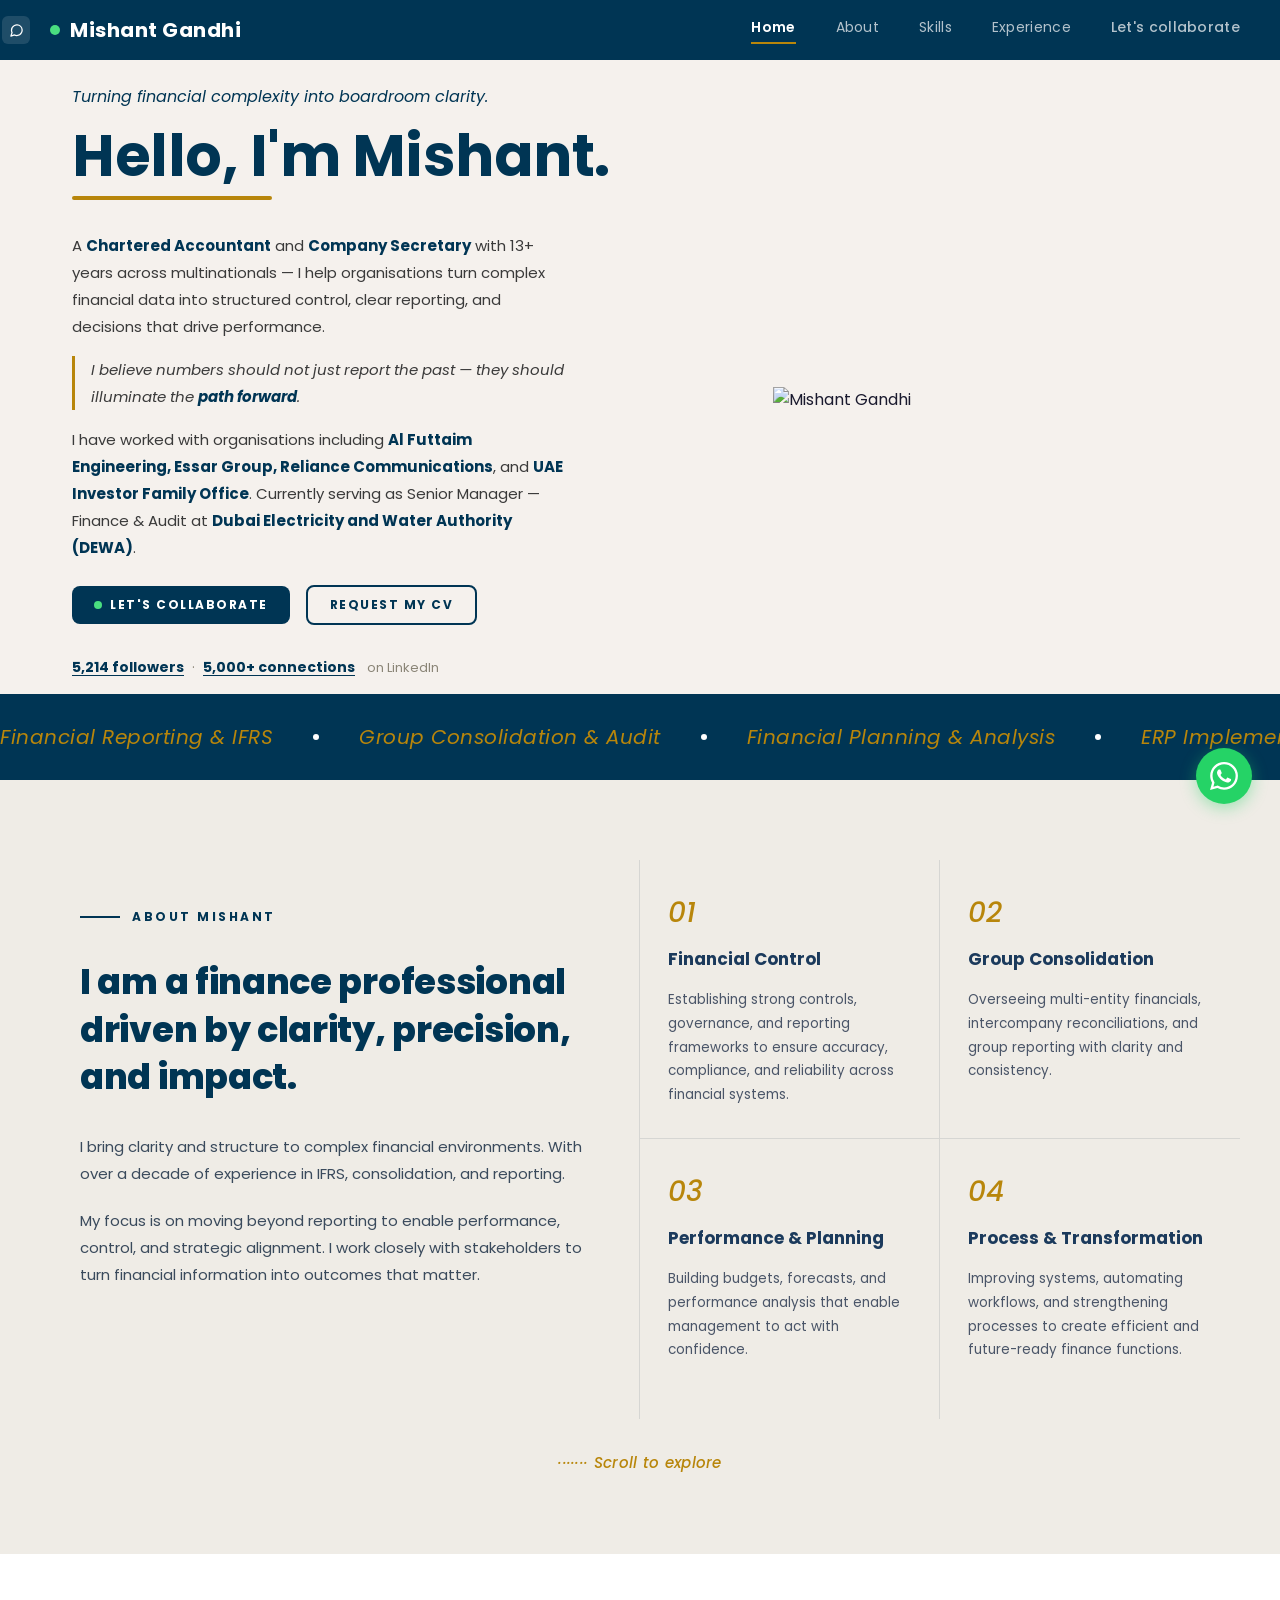
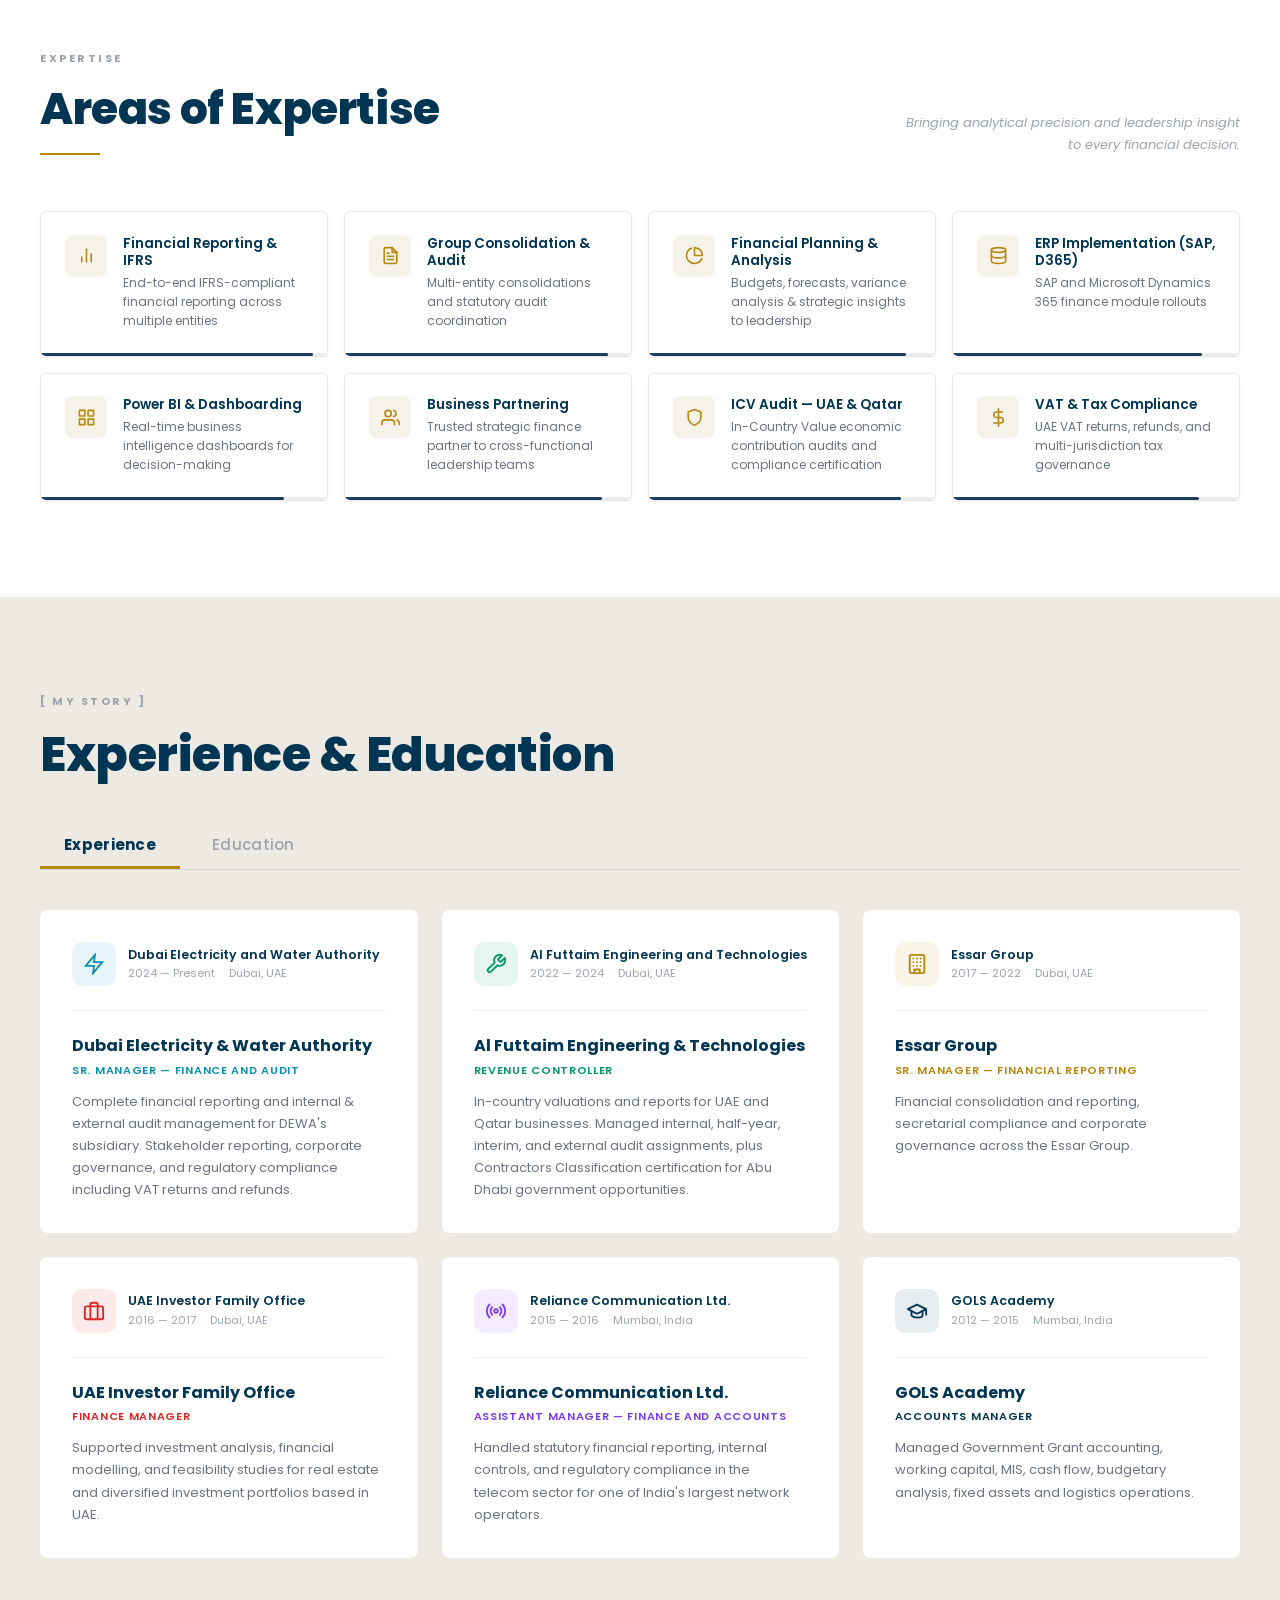
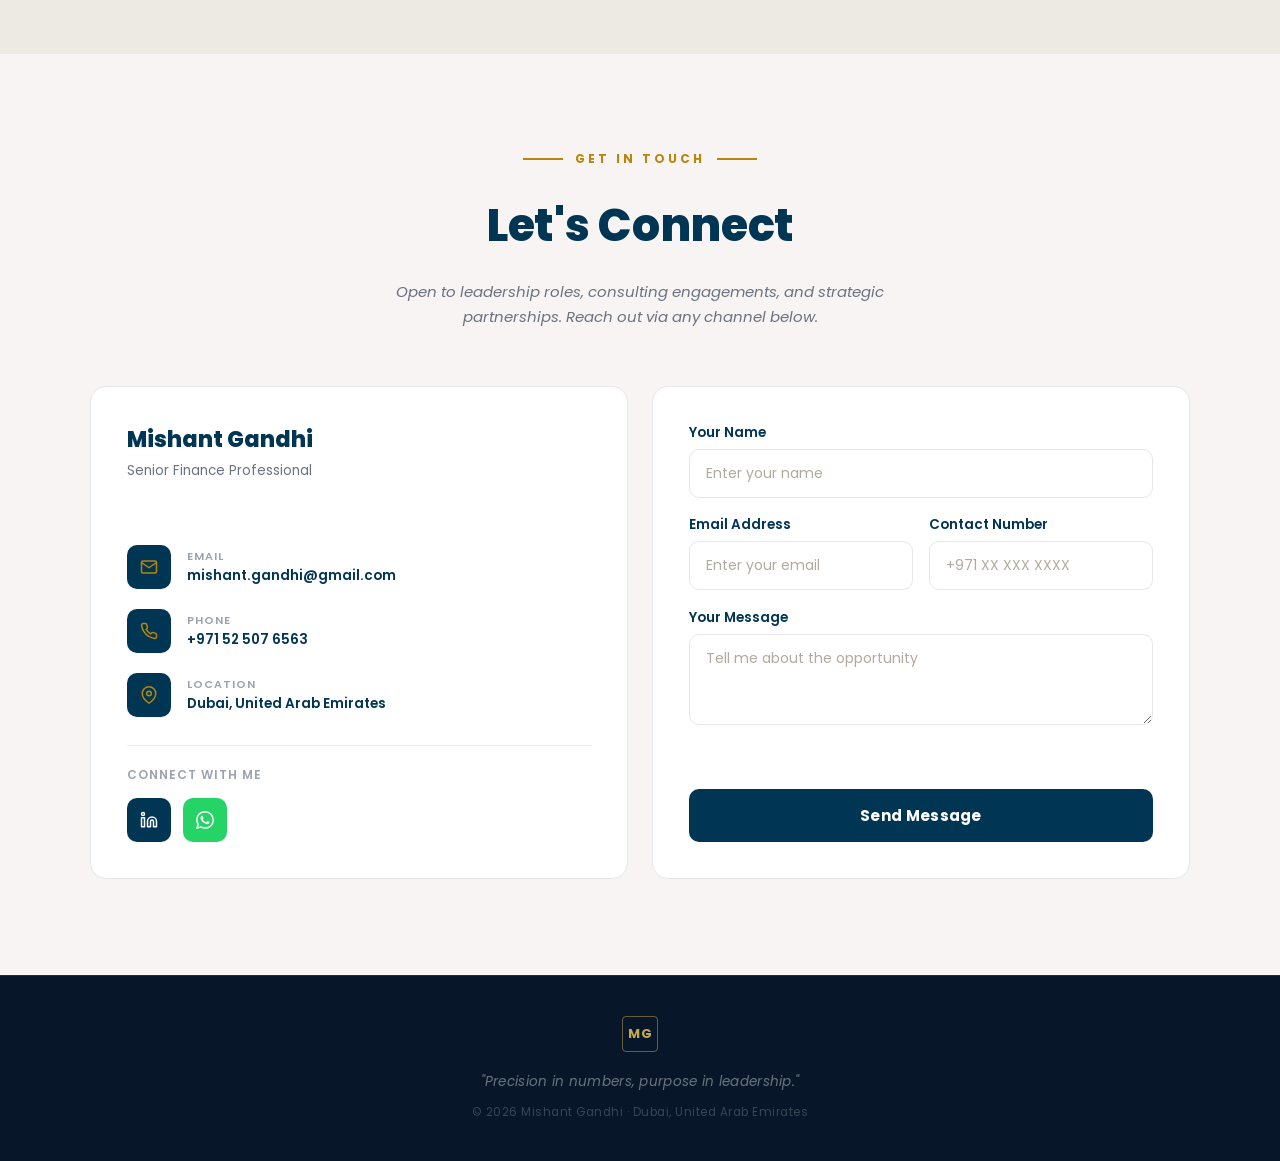
==== commit 8447915b: "auto-commit for 1ec6b666-dab3-4d0f-9898-65b3a7cb1d6f" ====
--- a/frontend/public/portfolio-standalone.html
+++ b/frontend/public/portfolio-standalone.html
@@ -41,12 +41,13 @@
 .mobile-menu-btn{display:none;background:none;border:none;cursor:pointer;color:#FFFFFF;padding:4px;}
 
 /* ── Hero ── */
-.hero{min-height:auto;background-color:#f5f1ed;display:flex;flex-direction:column;justify-content:center;position:relative;padding-top:60px;}
+.hero{min-height:auto;background-color:#f5f1ed;display:flex;flex-direction:column;justify-content:center;position:relative;padding-top:60px;overflow:visible;}
 .hero-grid{max-width:1200px;margin:0 auto;padding:1.5rem 2rem 0.5rem;width:100%;box-sizing:border-box;display:grid;grid-template-columns:1.2fr 0.8fr;gap:3rem;align-items:center;flex:1;}
 .hero-welcome{font-style:italic;font-size:16px;color:#003554;margin:0 0 1rem;}
 .hero h1{font-size:clamp(2.4rem,4.5vw,4.1rem);font-weight:700;color:#003554;line-height:1.1;margin:0 0 0.5rem;letter-spacing:-0.5px;}
 .hero-bar{width:200px;height:4px;background-color:#B8860B;border-radius:2px;margin-bottom:2rem;}
 .hero-body p{font-size:15px;color:#3A3A3A;line-height:1.8;margin:0 0 1rem;max-width:500px;font-family:'Poppins',sans-serif;}
+.hero-body p.last-para{margin-bottom:1.5rem;}
 .hero-body p strong{color:#003554;font-weight:700;}
 .hero-quote{font-family:'Poppins',sans-serif;font-style:italic;font-size:clamp(1.1rem,2vw,1.35rem);color:#003554;line-height:1.7;margin:0 0 1rem;max-width:500px;border-left:3px solid #B8860B;padding-left:16px;}
 .hero-quote strong{font-weight:700;}
@@ -191,7 +192,7 @@
 .footer .copy{font-size:11.5px;color:rgba(255,255,255,0.2);margin:0;letter-spacing:0.5px;}
 
 /* ── WhatsApp FAB ── */
-.wa-fab{position:fixed;bottom:28px;right:28px;z-index:900;width:56px;height:56px;border-radius:50%;background-color:#25D366;display:flex;align-items:center;justify-content:center;box-shadow:0 4px 16px rgba(37,211,102,0.4);transition:transform 0.3s ease,box-shadow 0.3s ease;text-decoration:none;}
+.wa-fab{position:fixed;bottom:96px;right:28px;z-index:900;width:56px;height:56px;border-radius:50%;background-color:#25D366;display:flex;align-items:center;justify-content:center;box-shadow:0 4px 16px rgba(37,211,102,0.4);transition:transform 0.3s ease,box-shadow 0.3s ease;text-decoration:none;}
 .wa-fab:hover{transform:scale(1.1);box-shadow:0 6px 24px rgba(37,211,102,0.5);}
 
 /* ── Mobile Overlay ── */
@@ -276,7 +277,7 @@
     <div class="hero-body">
       <p>A <strong>Chartered Accountant</strong> and <strong>Company Secretary</strong> with 13+ years across multinationals — I help organisations turn complex financial data into structured control, clear reporting, and decisions that drive performance.</p>
       <p class="hero-quote"><em>I believe numbers should not just report the past — they should illuminate the <strong>path forward</strong>.</em></p>
-      <p>I have worked with organisations including <strong>Al Futtaim Engineering, Essar Group, Reliance Communications</strong>, and <strong>UAE Investor Family Office</strong>. Currently serving as Senior Manager — Finance &amp; Audit at <strong>Dubai Electricity and Water Authority (DEWA)</strong>.</p>
+      <p class="last-para">I have worked with organisations including <strong>Al Futtaim Engineering, Essar Group, Reliance Communications</strong>, and <strong>UAE Investor Family Office</strong>. Currently serving as Senior Manager — Finance &amp; Audit at <strong>Dubai Electricity and Water Authority (DEWA)</strong>.</p>
     </div>
     <div class="hero-btns">
       <button class="btn-collab" onclick="document.querySelector('#connect').scrollIntoView({behavior:'smooth'})">
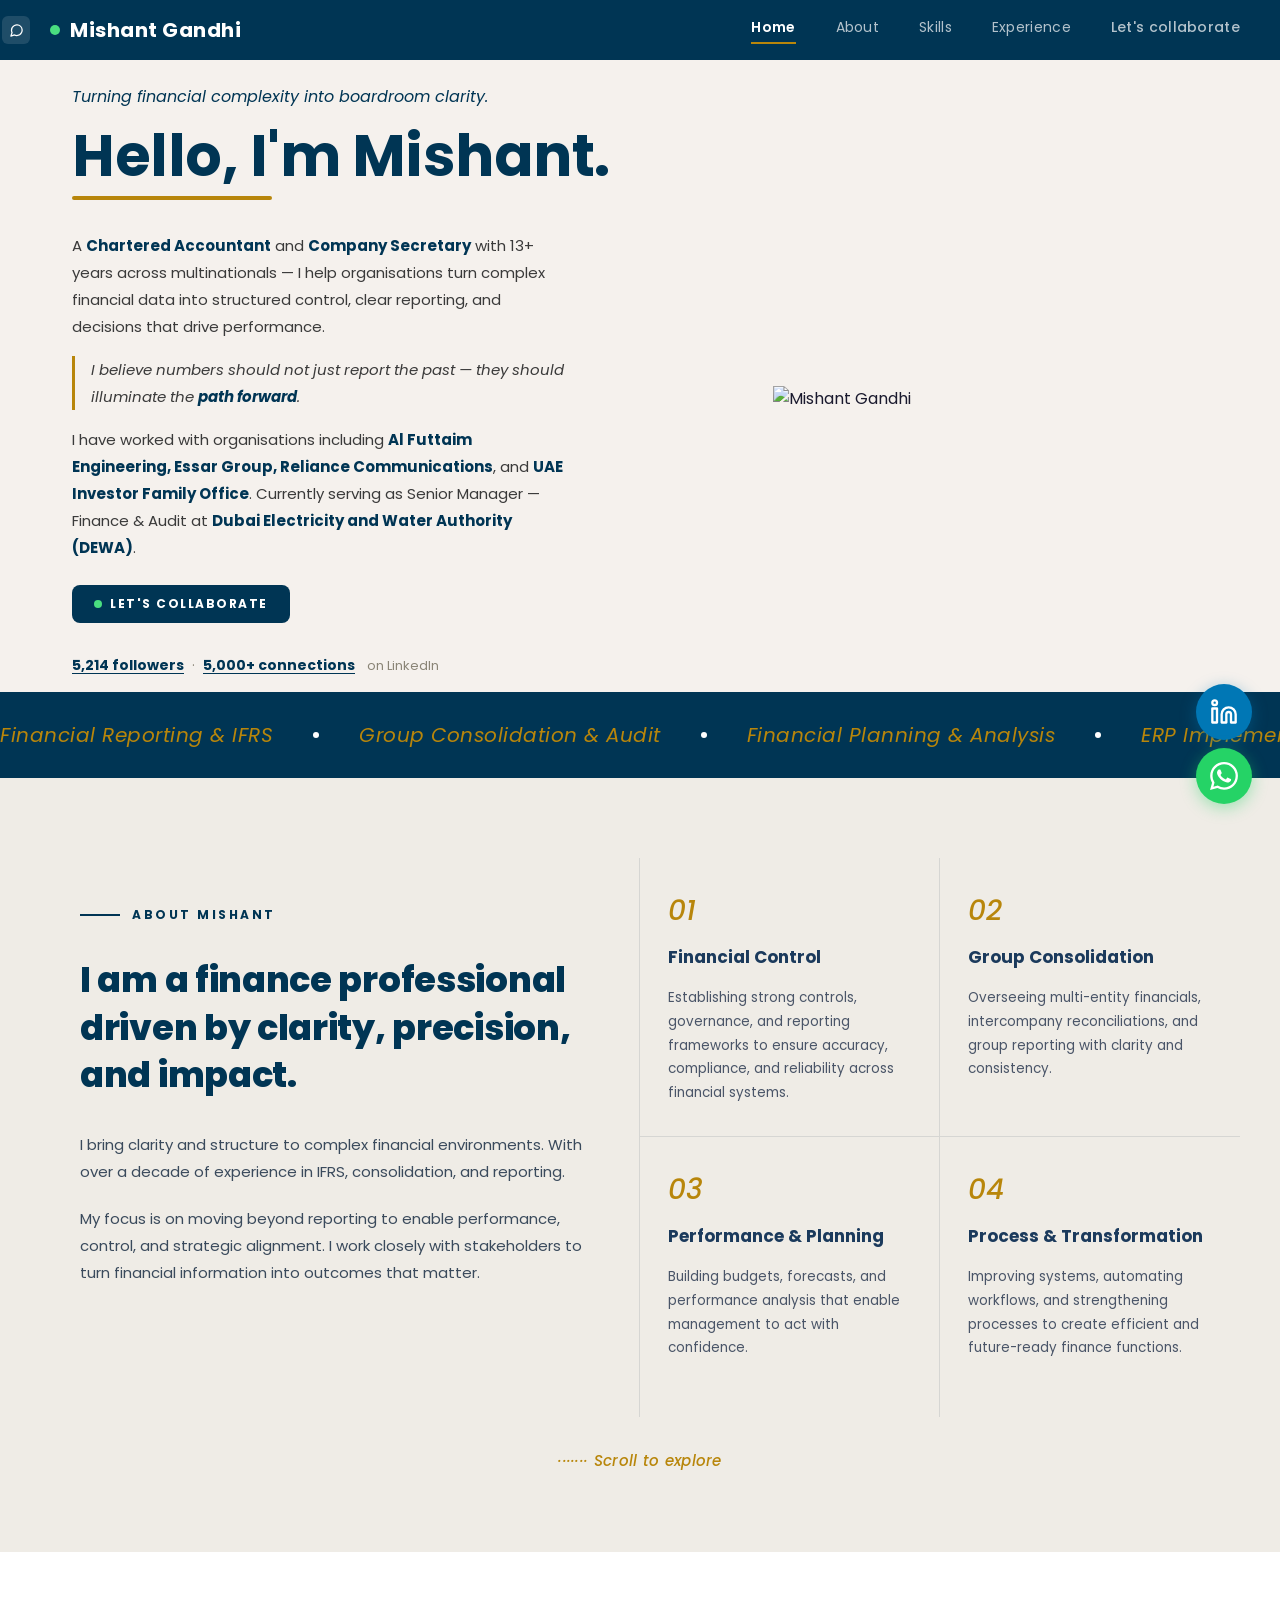
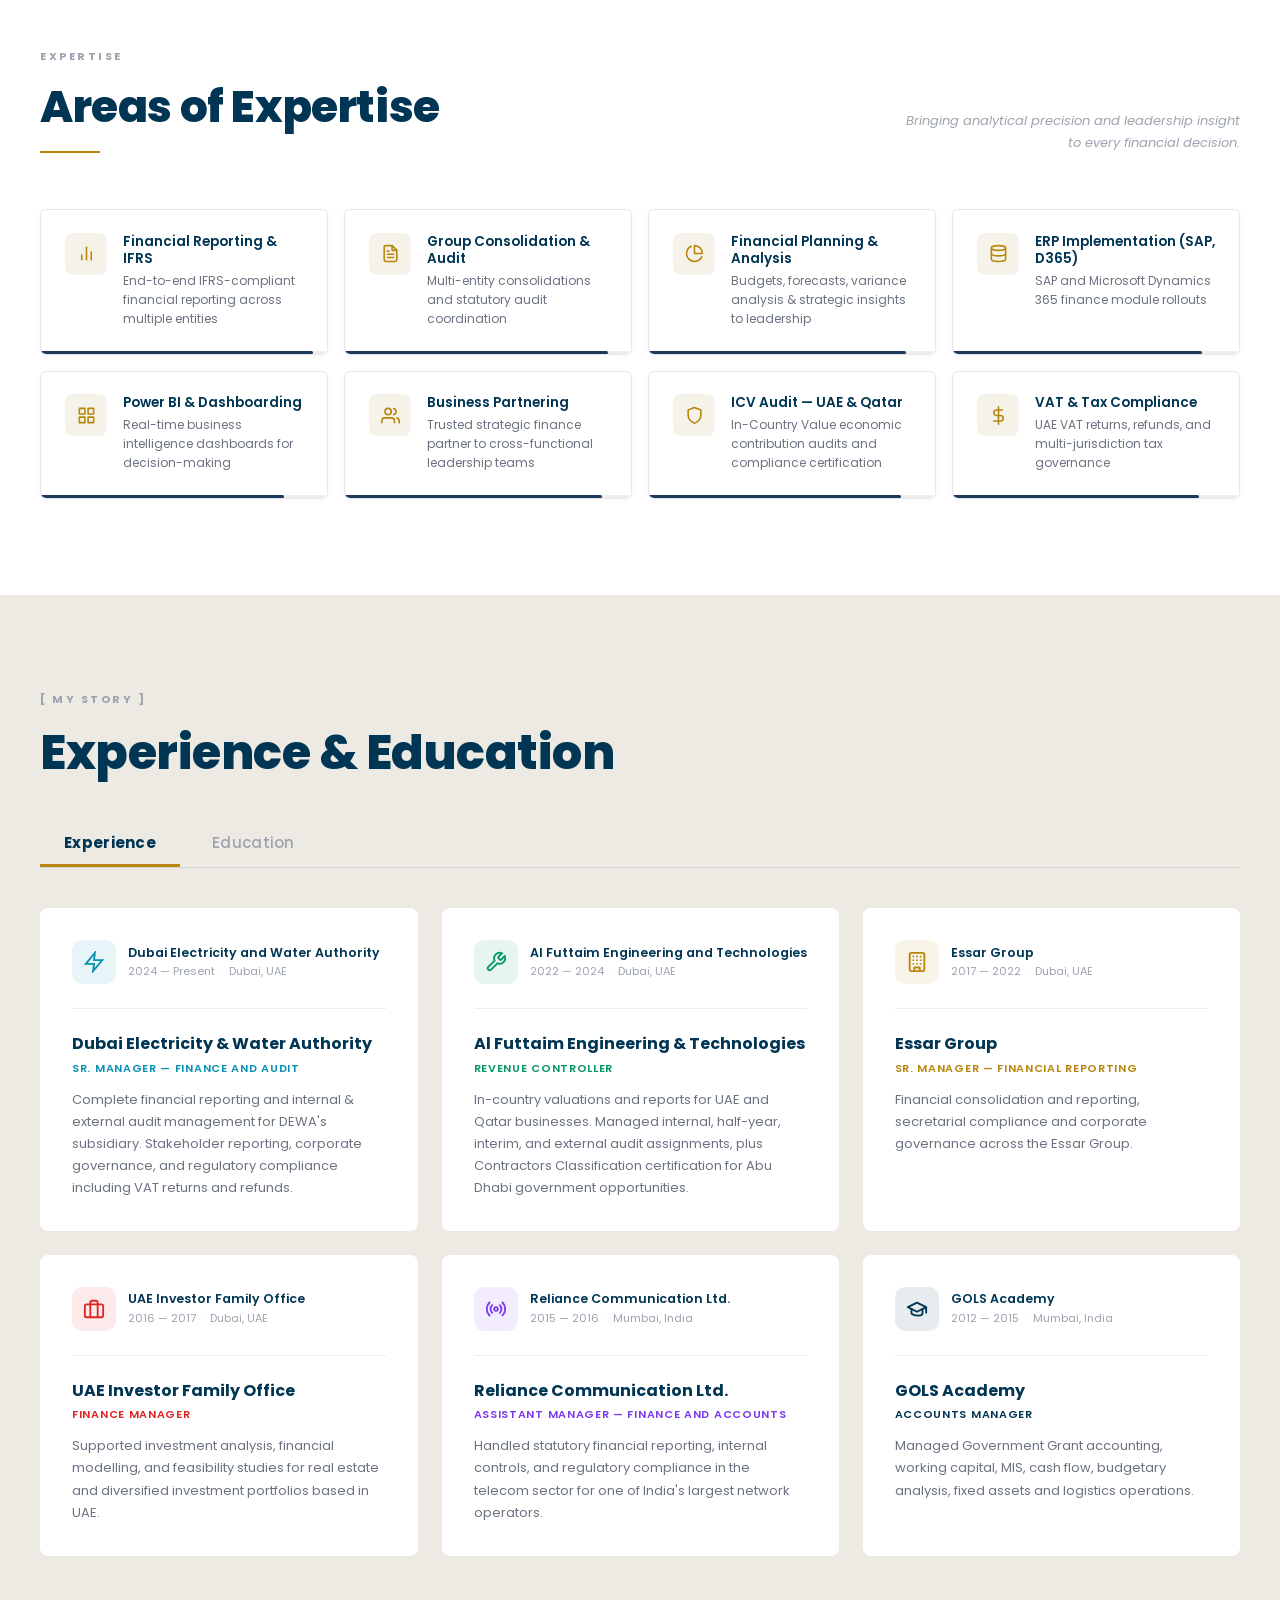
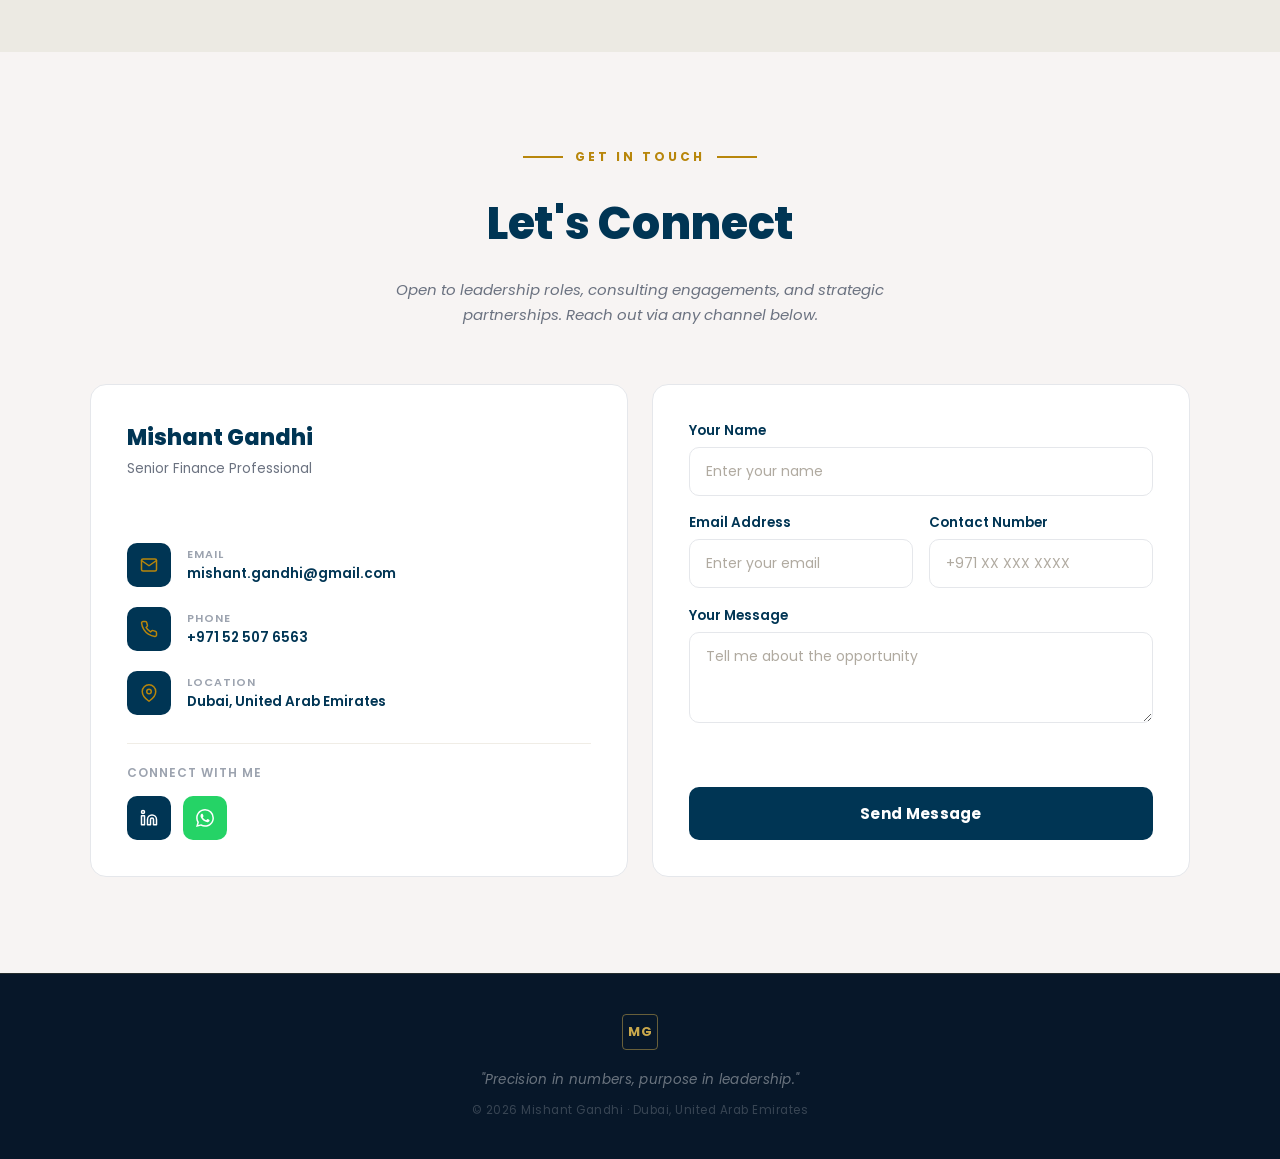
==== commit 7a0361c6: "Both changes done: 1. **LinkedIn floating icon** — added directly above the WhatsApp icon (blue circ" ====
--- a/frontend/public/portfolio-standalone.html
+++ b/frontend/public/portfolio-standalone.html
@@ -192,6 +192,8 @@
 .footer .copy{font-size:11.5px;color:rgba(255,255,255,0.2);margin:0;letter-spacing:0.5px;}
 
 /* ── WhatsApp FAB ── */
+.li-fab{position:fixed;bottom:160px;right:28px;z-index:900;width:56px;height:56px;border-radius:50%;background-color:#0077b5;display:flex;align-items:center;justify-content:center;box-shadow:0 4px 16px rgba(0,119,181,0.4);transition:transform 0.3s ease,box-shadow 0.3s ease;text-decoration:none;}
+.li-fab:hover{transform:scale(1.1);box-shadow:0 6px 24px rgba(0,119,181,0.5);}
 .wa-fab{position:fixed;bottom:96px;right:28px;z-index:900;width:56px;height:56px;border-radius:50%;background-color:#25D366;display:flex;align-items:center;justify-content:center;box-shadow:0 4px 16px rgba(37,211,102,0.4);transition:transform 0.3s ease,box-shadow 0.3s ease;text-decoration:none;}
 .wa-fab:hover{transform:scale(1.1);box-shadow:0 6px 24px rgba(37,211,102,0.5);}
 
@@ -232,7 +234,7 @@
 <div class="header-inner">
   <div class="header-left">
     <div class="header-icons">
-      <a href="https://www.linkedin.com/in/camishant-0525076563" target="_blank" rel="noopener noreferrer" class="header-icon li">
+      <a href="https://www.linkedin.com/in/mishantgandhi" target="_blank" rel="noopener noreferrer" class="header-icon li">
         <svg width="15" height="15" viewBox="0 0 24 24" fill="none" stroke="#FFFFFF" stroke-width="2" stroke-linecap="round" stroke-linejoin="round"><path d="M16 8a6 6 0 0 1 6 6v7h-4v-7a2 2 0 0 0-2-2 2 2 0 0 0-2 2v7h-4v-7a6 6 0 0 1 6-6z"/><rect x="2" y="9" width="4" height="12"/><circle cx="4" cy="4" r="2"/></svg>
       </a>
       <a href="https://wa.me/971525076563" target="_blank" rel="noopener noreferrer" class="header-icon wa">
@@ -283,12 +285,11 @@
       <button class="btn-collab" onclick="document.querySelector('#connect').scrollIntoView({behavior:'smooth'})">
         <span class="green-dot" style="width:8px;height:8px;"></span> Let's Collaborate
       </button>
-      <a href="mailto:mishant.gandhi@gmail.com?subject=CV%20Request&body=Hi%20Mishant%2C%0A%0AI%20would%20like%20to%20request%20your%20CV.%0A%0ARegards" class="btn-cv">Request My CV</a>
     </div>
     <div class="hero-stats">
-      <a href="https://www.linkedin.com/in/camishant-0525076563" target="_blank" rel="noopener noreferrer">5,214 followers</a>
+      <a href="https://www.linkedin.com/in/mishantgandhi" target="_blank" rel="noopener noreferrer">5,214 followers</a>
       <span style="color:#8A8577;font-size:14px;">&middot;</span>
-      <a href="https://www.linkedin.com/in/camishant-0525076563" target="_blank" rel="noopener noreferrer">5,000+ connections</a>
+      <a href="https://www.linkedin.com/in/mishantgandhi" target="_blank" rel="noopener noreferrer">5,000+ connections</a>
       <span style="font-size:13px;color:#8A8577;margin-left:4px;font-family:'Poppins',sans-serif;">on LinkedIn</span>
     </div>
   </div>
@@ -387,7 +388,7 @@
       <div class="contact-sep"></div>
       <p class="connect-label">Connect with me</p>
       <div class="social-row">
-        <a href="https://www.linkedin.com/in/camishant-0525076563" target="_blank" rel="noopener noreferrer" class="social-btn linkedin"><svg width="18" height="18" viewBox="0 0 24 24" fill="none" stroke="#FFF" stroke-width="2" stroke-linecap="round" stroke-linejoin="round"><path d="M16 8a6 6 0 0 1 6 6v7h-4v-7a2 2 0 0 0-2-2 2 2 0 0 0-2 2v7h-4v-7a6 6 0 0 1 6-6z"/><rect x="2" y="9" width="4" height="12"/><circle cx="4" cy="4" r="2"/></svg></a>
+        <a href="https://www.linkedin.com/in/mishantgandhi" target="_blank" rel="noopener noreferrer" class="social-btn linkedin"><svg width="18" height="18" viewBox="0 0 24 24" fill="none" stroke="#FFF" stroke-width="2" stroke-linecap="round" stroke-linejoin="round"><path d="M16 8a6 6 0 0 1 6 6v7h-4v-7a2 2 0 0 0-2-2 2 2 0 0 0-2 2v7h-4v-7a6 6 0 0 1 6-6z"/><rect x="2" y="9" width="4" height="12"/><circle cx="4" cy="4" r="2"/></svg></a>
         <a href="https://wa.me/971525076563" target="_blank" rel="noopener noreferrer" class="social-btn whatsapp"><svg width="18" height="18" viewBox="0 0 24 24" fill="white"><path d="M17.472 14.382c-.297-.149-1.758-.867-2.03-.967-.273-.099-.471-.148-.67.15-.197.297-.767.966-.94 1.164-.173.199-.347.223-.644.075-.297-.15-1.255-.463-2.39-1.475-.883-.788-1.48-1.761-1.653-2.059-.173-.297-.018-.458.13-.606.134-.133.298-.347.446-.52.149-.174.198-.298.298-.497.099-.198.05-.371-.025-.52-.075-.149-.669-1.612-.916-2.207-.242-.579-.487-.5-.669-.51-.173-.008-.371-.01-.57-.01-.198 0-.52.074-.792.372-.272.297-1.04 1.016-1.04 2.479 0 1.462 1.065 2.875 1.213 3.074.149.198 2.096 3.2 5.077 4.487.709.306 1.262.489 1.694.625.712.227 1.36.195 1.871.118.571-.085 1.758-.719 2.006-1.413.248-.694.248-1.289.173-1.413-.074-.124-.272-.198-.57-.347m-5.421 7.403h-.004a9.87 9.87 0 01-5.031-1.378l-.361-.214-3.741.982.998-3.648-.235-.374a9.86 9.86 0 01-1.51-5.26c.001-5.45 4.436-9.884 9.888-9.884 2.64 0 5.122 1.03 6.988 2.898a9.825 9.825 0 012.893 6.994c-.003 5.45-4.437 9.884-9.885 9.884m8.413-18.297A11.815 11.815 0 0012.05 0C5.495 0 .16 5.335.157 11.892c0 2.096.547 4.142 1.588 5.945L.057 24l6.305-1.654a11.882 11.882 0 005.683 1.448h.005c6.554 0 11.89-5.335 11.893-11.893a11.821 11.821 0 00-3.48-8.413z"/></svg></a>
       </div>
     </div>
@@ -414,6 +415,11 @@
   <p class="copy">&copy; <script>document.write(new Date().getFullYear())</script> Mishant Gandhi &middot; Dubai, United Arab Emirates</p>
 </div>
 </footer>
+
+<!-- LINKEDIN FAB -->
+<a href="https://www.linkedin.com/in/mishantgandhi" target="_blank" rel="noopener noreferrer" class="li-fab">
+<svg width="28" height="28" viewBox="0 0 24 24" fill="none" stroke="#FFFFFF" stroke-width="2" stroke-linecap="round" stroke-linejoin="round"><path d="M16 8a6 6 0 0 1 6 6v7h-4v-7a2 2 0 0 0-2-2 2 2 0 0 0-2 2v7h-4v-7a6 6 0 0 1 6-6z"/><rect x="2" y="9" width="4" height="12"/><circle cx="4" cy="4" r="2"/></svg>
+</a>
 
 <!-- WHATSAPP FAB -->
 <a href="https://wa.me/971525076563" target="_blank" rel="noopener noreferrer" class="wa-fab">
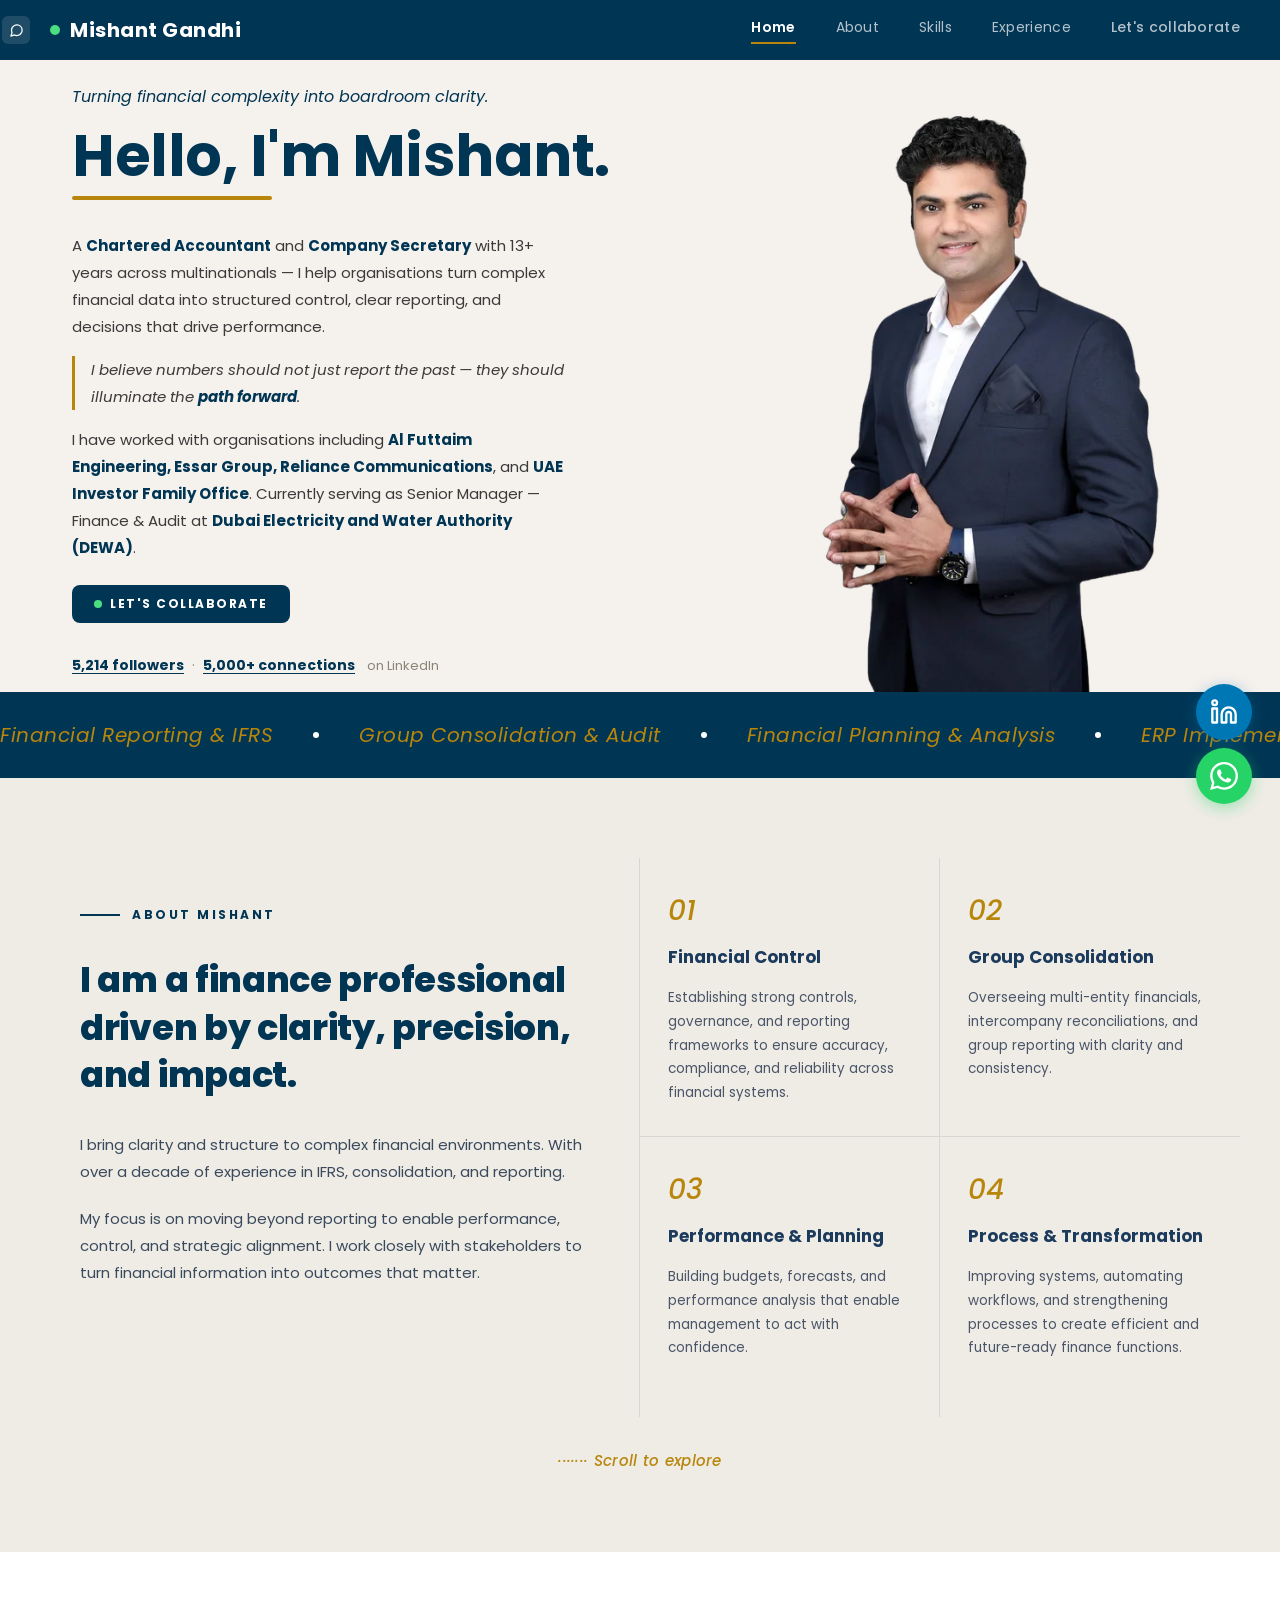
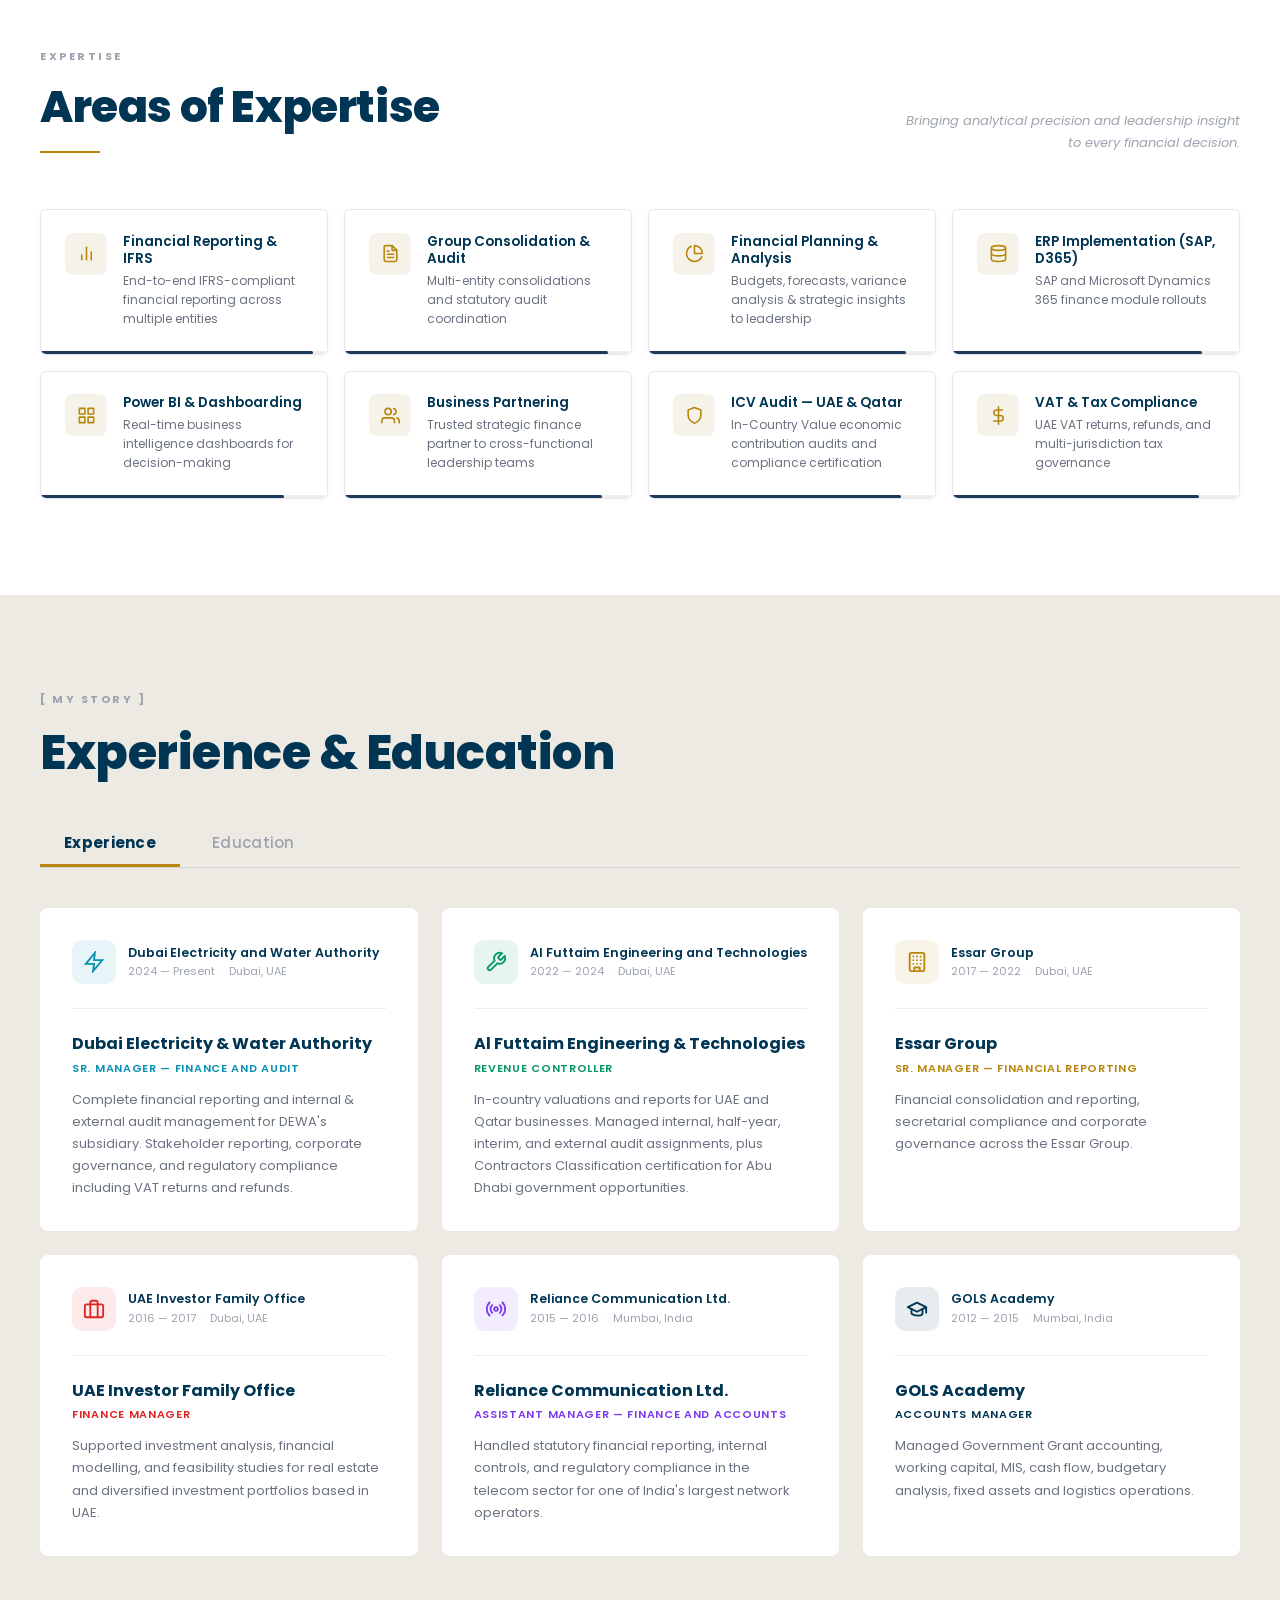
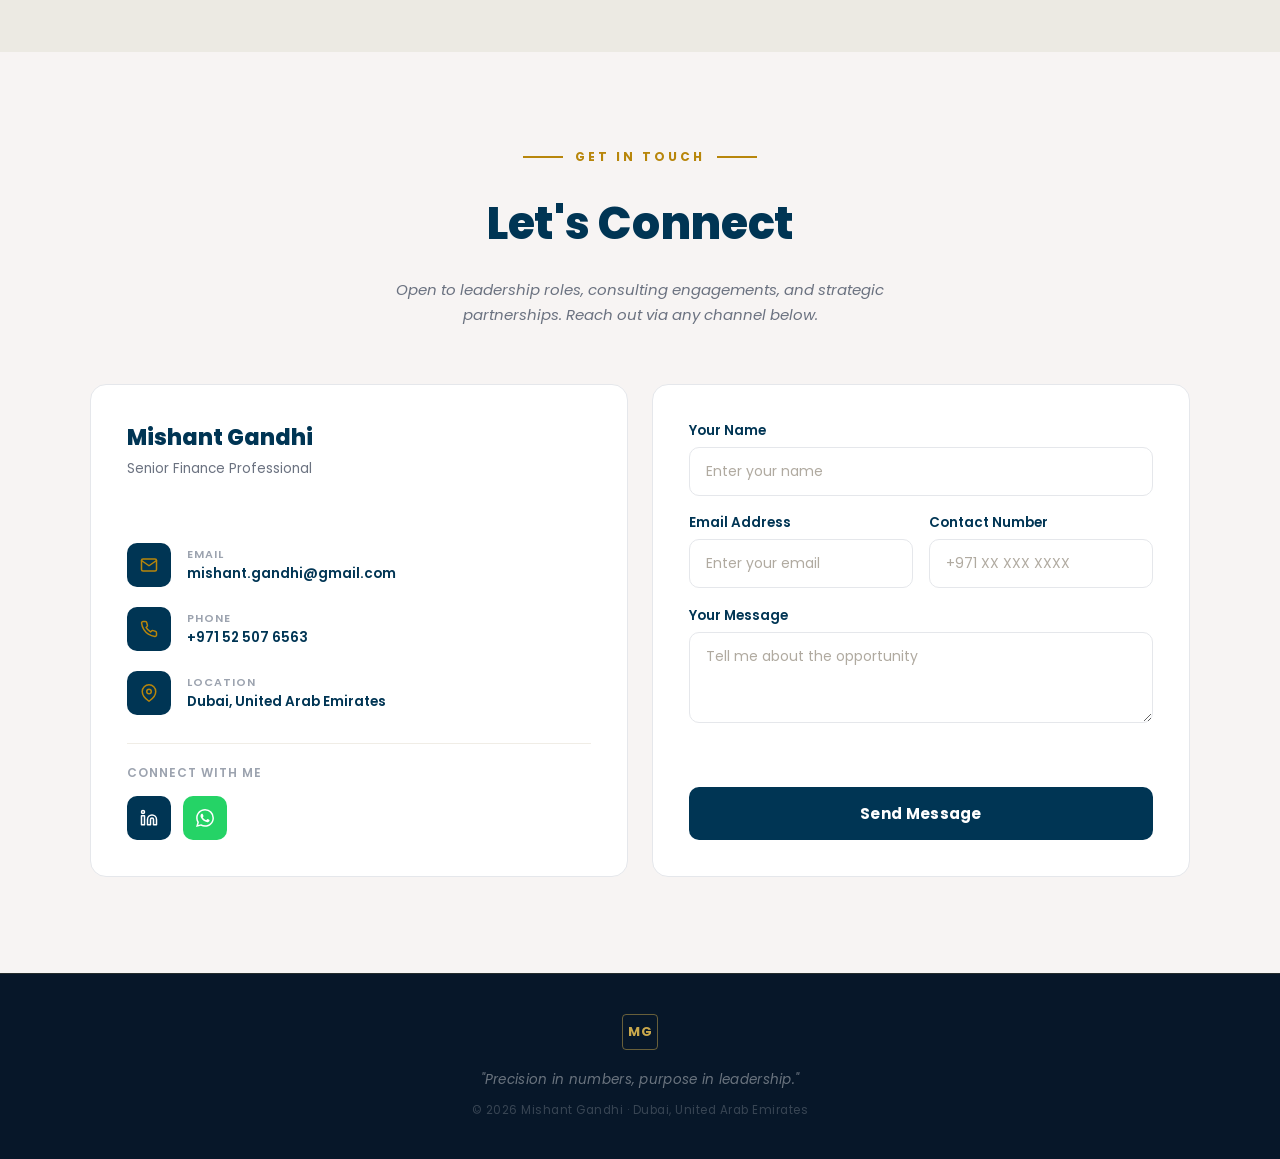
==== commit f5a687f3: "## Security & Performance Optimization Complete All tests passed (100% backend, 100% frontend — veri" ====
--- a/frontend/public/portfolio-standalone.html
+++ b/frontend/public/portfolio-standalone.html
@@ -3,8 +3,9 @@
 <head>
 <meta charset="UTF-8">
 <meta name="viewport" content="width=device-width, initial-scale=1.0">
-<meta name="description" content="Mishant Gandhi — Senior Finance Professional, Chartered Accountant & Company Secretary based in Dubai, UAE.">
-<title>Mishant Gandhi | Finance Leader & CA</title>
+<meta name="description" content="Mishant Gandhi — Senior Finance Professional, Chartered Accountant &amp; Company Secretary based in Dubai, UAE.">
+<meta name="referrer" content="strict-origin-when-cross-origin">
+<title>Mishant Gandhi | Finance Leader &amp; CA</title>
 <link rel="preconnect" href="https://fonts.googleapis.com">
 <link rel="preconnect" href="https://fonts.gstatic.com" crossorigin>
 <link href="https://fonts.googleapis.com/css2?family=Poppins:ital,wght@0,300;0,400;0,500;0,600;0,700;0,800;1,300;1,400;1,500;1,600&display=swap" rel="stylesheet">
@@ -295,7 +296,10 @@
   </div>
   <div class="hero-photo-area">
     <div style="width:100%;max-width:480px;display:flex;align-items:flex-end;justify-content:center;">
+    <picture>
+      <source srcset="mishant-photo.webp" type="image/webp">
       <img src="mishant-photo.png" alt="Mishant Gandhi" loading="eager">
+    </picture>
     </div>
   </div>
 </div>
@@ -394,12 +398,12 @@
     </div>
     <div class="form-card">
       <form id="contactForm" onsubmit="handleContact(event)">
-        <div><label>Your Name</label><input type="text" id="cName" class="form-input" placeholder="Enter your name" required></div>
+        <div><label>Your Name</label><input type="text" id="cName" class="form-input" placeholder="Enter your name" required maxlength="100"></div>
         <div class="form-row">
-          <div><label>Email Address</label><input type="email" id="cEmail" class="form-input" placeholder="Enter your email" required></div>
-          <div><label>Contact Number</label><input type="tel" id="cPhone" class="form-input" placeholder="+971 XX XXX XXXX"></div>
+          <div><label>Email Address</label><input type="email" id="cEmail" class="form-input" placeholder="Enter your email" required maxlength="254"></div>
+          <div><label>Contact Number</label><input type="tel" id="cPhone" class="form-input" placeholder="+971 XX XXX XXXX" maxlength="20"></div>
         </div>
-        <div><label>Your Message</label><textarea id="cMsg" class="form-input" placeholder="Tell me about the opportunity" rows="3"></textarea></div>
+        <div><label>Your Message</label><textarea id="cMsg" class="form-input" placeholder="Tell me about the opportunity" rows="3" maxlength="2000"></textarea></div>
         <button type="submit" class="submit-btn">Send Message</button>
       </form>
     </div>
@@ -517,14 +521,19 @@
   }
 },{passive:true});
 
-// ── Contact Form ──
+// ── Contact Form (sanitized) ──
+function sanitize(str){return str.replace(/[<>&"']/g,function(c){return{'<':'&lt;','>':'&gt;','&':'&amp;','"':'&quot;',"'":'&#39;'}[c];});}
 function handleContact(e){
   e.preventDefault();
-  var n=document.getElementById('cName').value,em=document.getElementById('cEmail').value,ph=document.getElementById('cPhone').value,msg=document.getElementById('cMsg').value;
-  if(!n.trim()||!em.trim())return;
+  var n=sanitize(document.getElementById('cName').value.trim()),
+      em=document.getElementById('cEmail').value.trim(),
+      ph=sanitize(document.getElementById('cPhone').value.trim()),
+      msg=sanitize(document.getElementById('cMsg').value.trim());
+  if(!n||!em)return;
+  if(!/^[a-zA-Z0-9._%+\-]+@[a-zA-Z0-9.\-]+\.[a-zA-Z]{2,}$/.test(em)){alert('Please enter a valid email address.');return;}
   var subj=encodeURIComponent('Portfolio Enquiry from '+n);
   var body=encodeURIComponent('Name: '+n+'\nEmail: '+em+'\nPhone: '+(ph||'Not provided')+'\n\nMessage:\n'+(msg||'No message'));
-  window.open('mailto:mishant.gandhi@gmail.com?subject='+subj+'&body='+body,'_blank');
+  window.location.href='mailto:mishant.gandhi@gmail.com?subject='+subj+'&body='+body;
 }
 </script>
 </body>
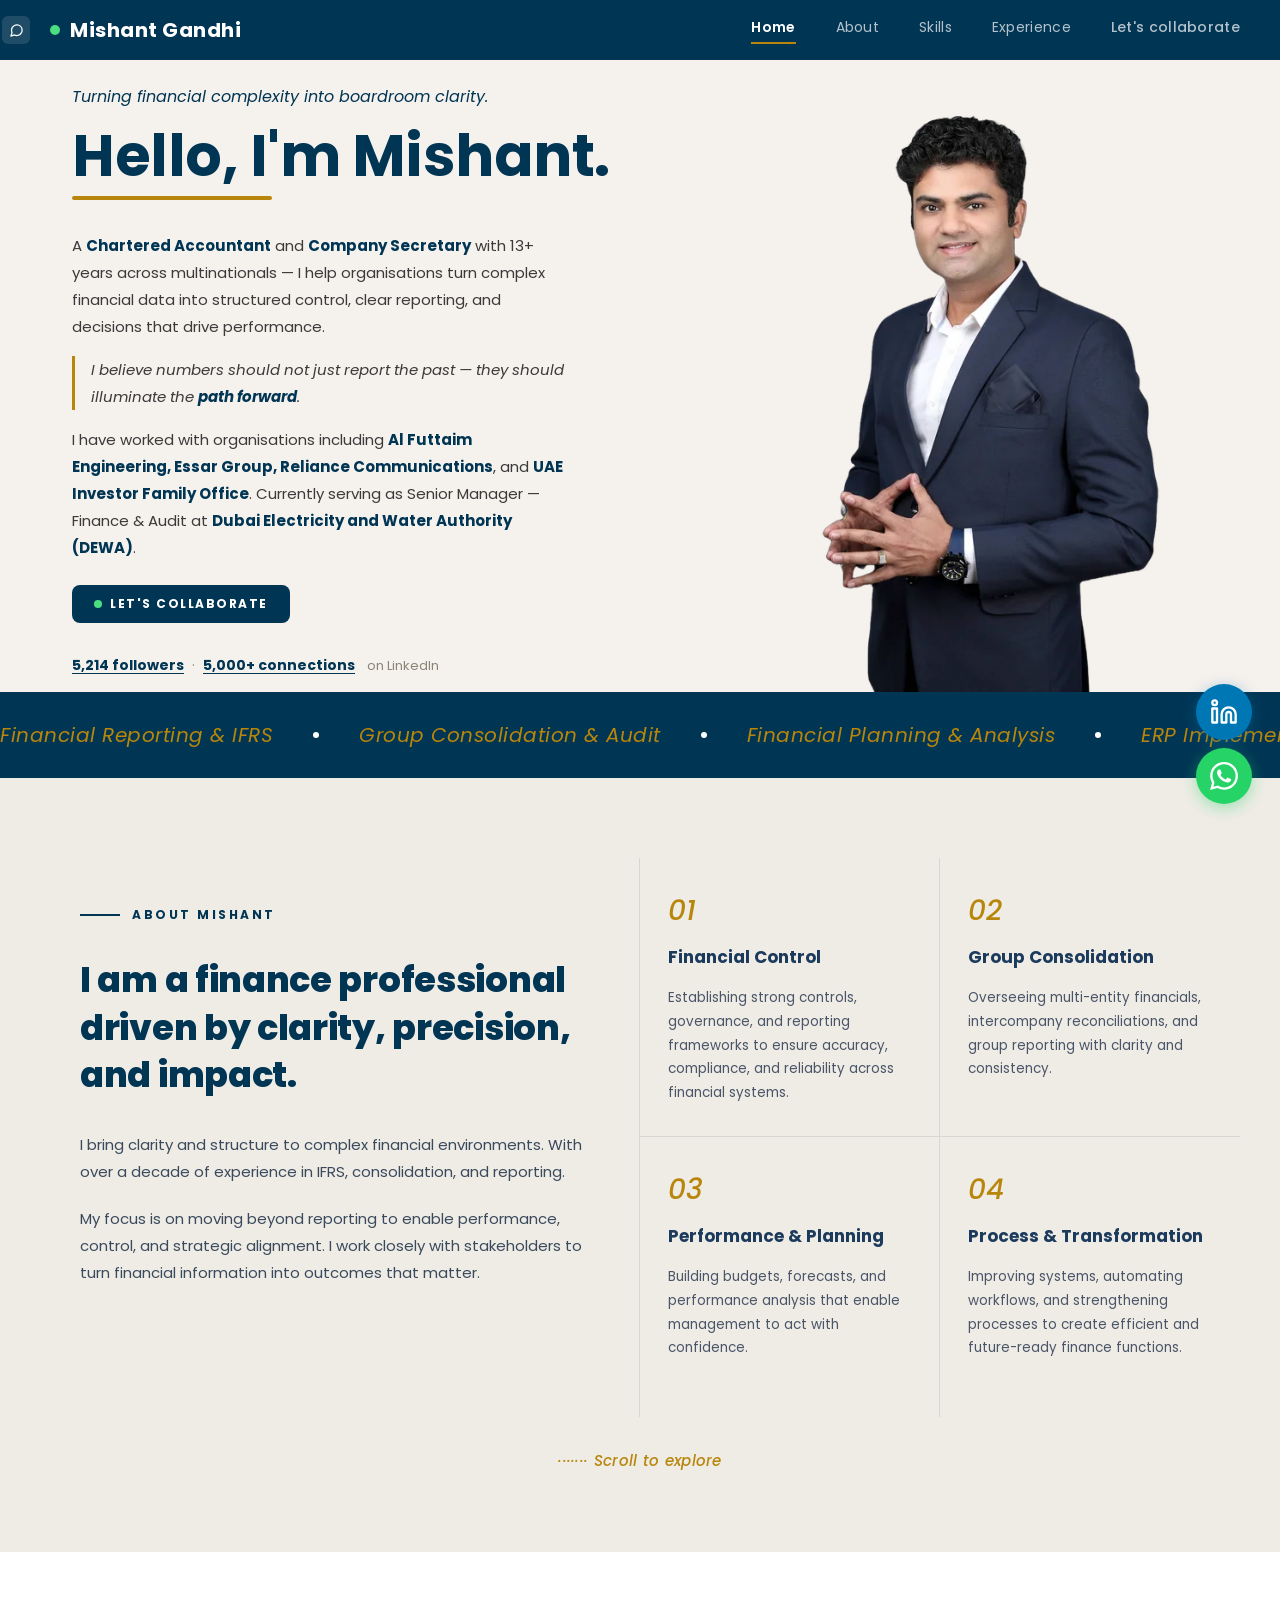
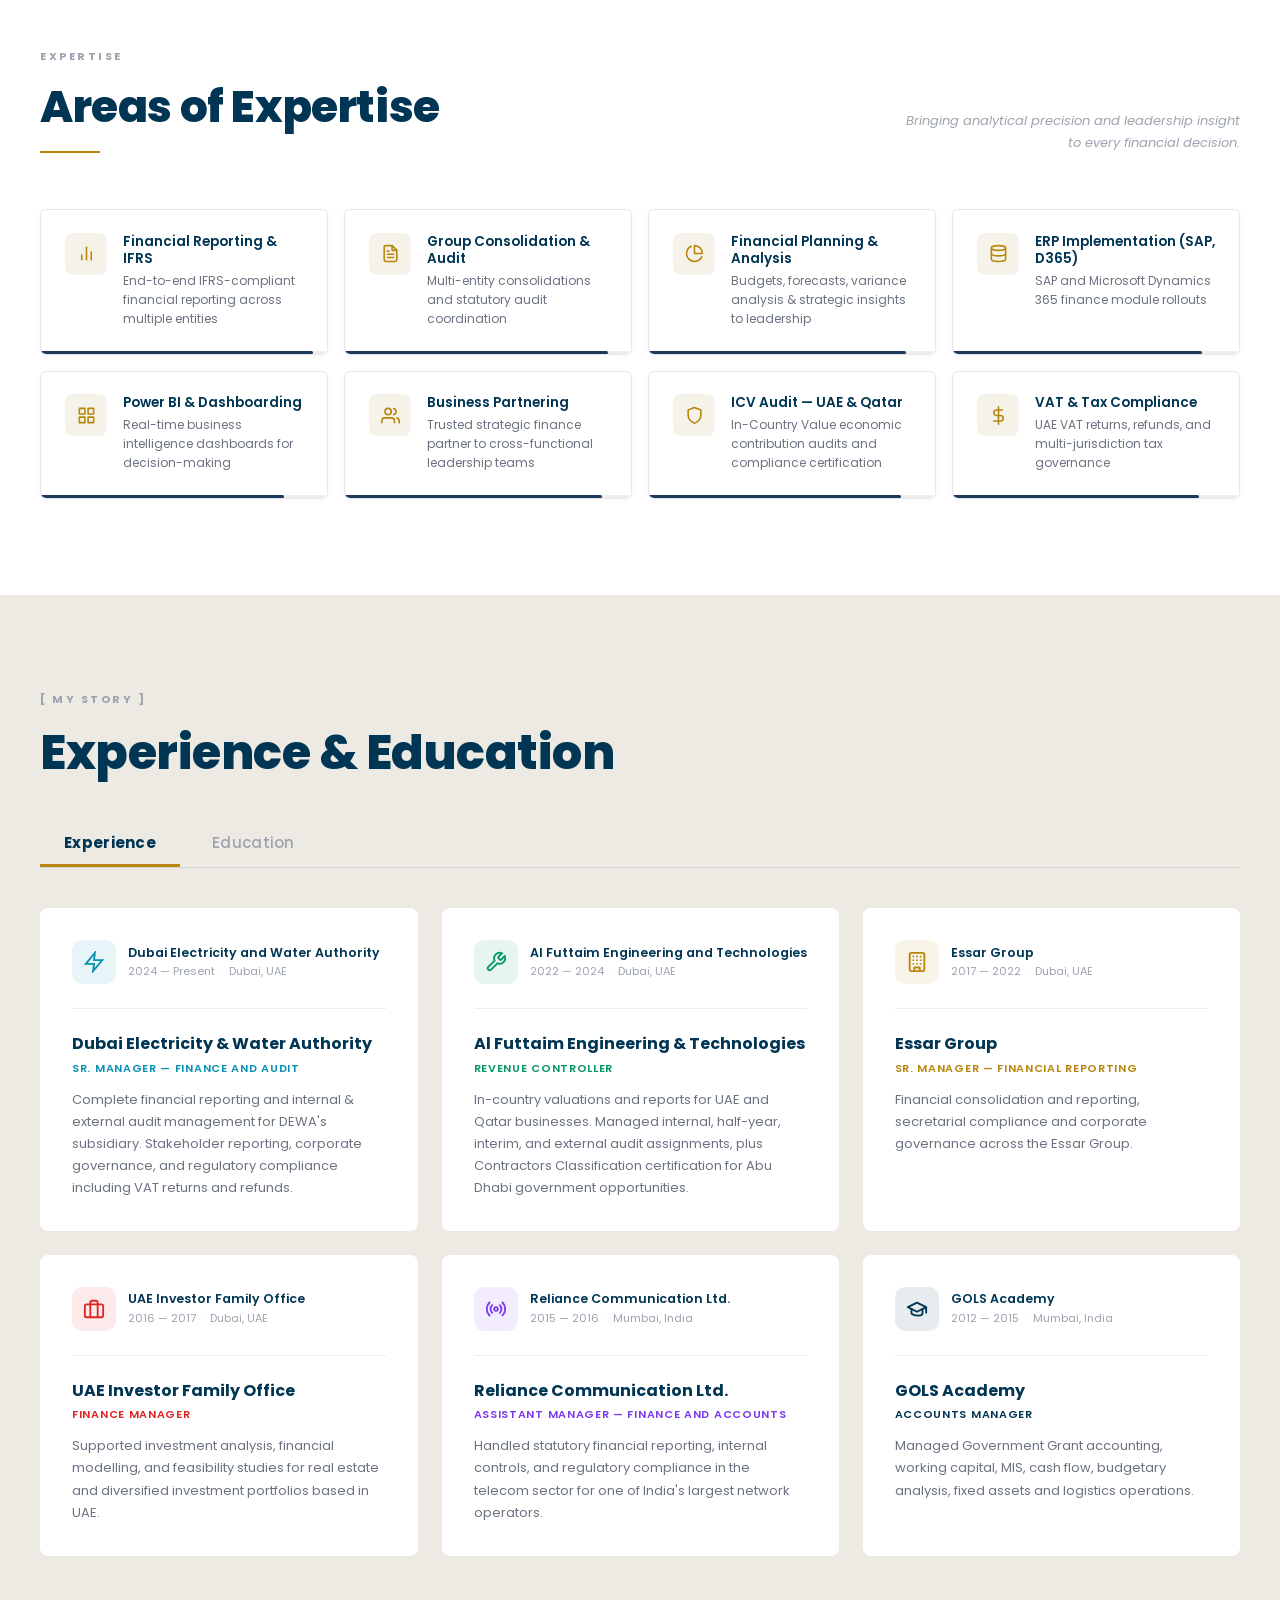
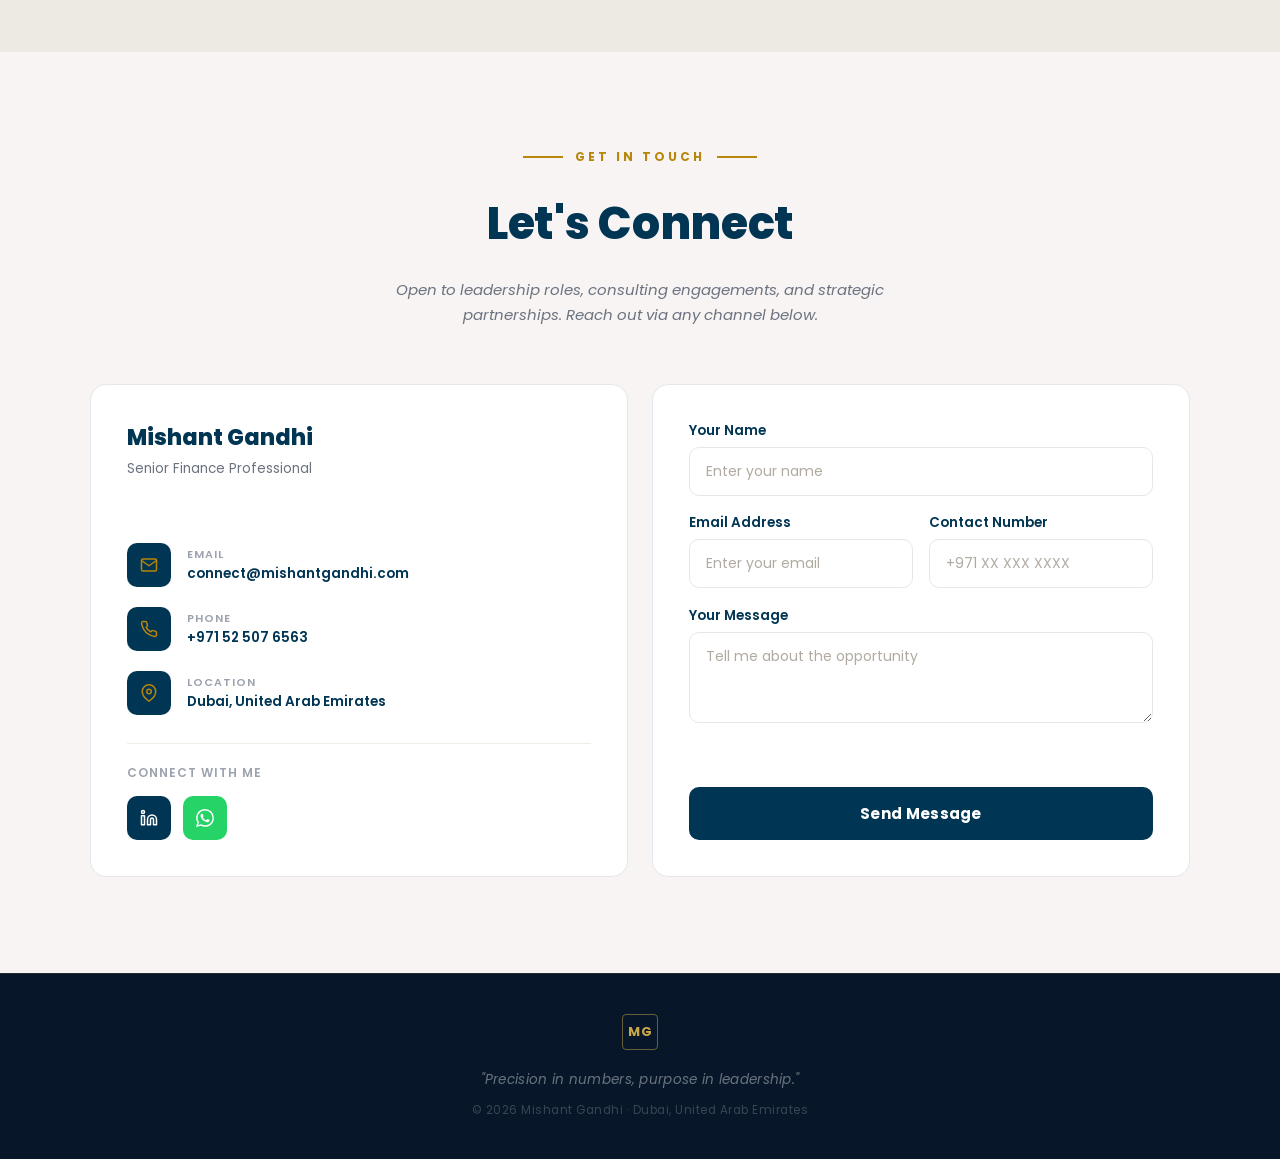
==== commit 8dcf3b0b: "Done. All emails updated to `connect@mishantgandhi.com` — zero instances of the old email remain. Yo" ====
--- a/frontend/public/portfolio-standalone.html
+++ b/frontend/public/portfolio-standalone.html
@@ -11,8 +11,8 @@
 <link href="https://fonts.googleapis.com/css2?family=Poppins:ital,wght@0,300;0,400;0,500;0,600;0,700;0,800;1,300;1,400;1,500;1,600&display=swap" rel="stylesheet">
 <style>
 *{margin:0;padding:0;box-sizing:border-box;}
-html{scroll-behavior:smooth;}
 body{font-family:'Poppins',sans-serif;color:#1A1A2E;overflow-x:hidden;-webkit-font-smoothing:antialiased;-moz-osx-font-smoothing:grayscale;text-rendering:optimizeLegibility;}
+html{scroll-behavior:smooth;overflow-x:hidden;}
 a{text-decoration:none;}
 img{display:block;}
 
@@ -210,6 +210,9 @@
   .cred-grid{grid-template-columns:repeat(2,1fr) !important;}
   .exp-card-grid{grid-template-columns:repeat(2,1fr) !important;}
 }
+@media(max-width:768px){
+  .exp-card-grid{grid-template-columns:1fr !important;}
+}
 @media(max-width:900px){
   .desktop-nav{display:none !important;}
   .mobile-menu-btn{display:block !important;}
@@ -217,7 +220,7 @@
   .hero-photo-area{order:-1;max-width:280px;margin:0 auto;}
   .about-grid{grid-template-columns:1fr !important;}
   .connect-grid{grid-template-columns:1fr !important;}
-  .header-icons{margin-left:0 !important;}
+  .header-icons{margin-left:0 !important;margin-right:12px !important;}
 }
 @media(max-width:640px){
   .skills-grid{grid-template-columns:1fr !important;}
@@ -225,6 +228,10 @@
   .exp-card-grid{grid-template-columns:1fr !important;}
   .skills-header .tagline{text-align:left !important;}
   .form-row{grid-template-columns:1fr !important;}
+  .wa-fab,.li-fab{width:44px !important;height:44px !important;right:16px !important;}
+  .li-fab{bottom:124px !important;}
+  .wa-fab{bottom:72px !important;}
+  .wa-fab svg,.li-fab svg{width:22px !important;height:22px !important;}
 }
 </style>
 </head>
@@ -376,9 +383,9 @@
     <div class="contact-card">
       <div style="margin-bottom:2rem;"><div class="card-name">Mishant Gandhi</div><div class="card-title">Senior Finance Professional</div></div>
       <div class="contact-items">
-        <a href="mailto:mishant.gandhi@gmail.com" class="contact-item">
+        <a href="mailto:connect@mishantgandhi.com" class="contact-item">
           <div class="ci-icon"><svg width="18" height="18" viewBox="0 0 24 24" fill="none" stroke="#B8860B" stroke-width="2" stroke-linecap="round" stroke-linejoin="round"><path d="M4 4h16c1.1 0 2 .9 2 2v12c0 1.1-.9 2-2 2H4c-1.1 0-2-.9-2-2V6c0-1.1.9-2 2-2z"/><polyline points="22,6 12,13 2,6"/></svg></div>
-          <div><div class="ci-label">Email</div><div class="ci-value">mishant.gandhi@gmail.com</div></div>
+          <div><div class="ci-label">Email</div><div class="ci-value">connect@mishantgandhi.com</div></div>
         </a>
         <a href="tel:+971525076563" class="contact-item">
           <div class="ci-icon"><svg width="18" height="18" viewBox="0 0 24 24" fill="none" stroke="#B8860B" stroke-width="2" stroke-linecap="round" stroke-linejoin="round"><path d="M22 16.92v3a2 2 0 0 1-2.18 2 19.79 19.79 0 0 1-8.63-3.07 19.5 19.5 0 0 1-6-6 19.79 19.79 0 0 1-3.07-8.67A2 2 0 0 1 4.11 2h3a2 2 0 0 1 2 1.72 12.84 12.84 0 0 0 .7 2.81 2 2 0 0 1-.45 2.11L8.09 9.91a16 16 0 0 0 6 6l1.27-1.27a2 2 0 0 1 2.11-.45 12.84 12.84 0 0 0 2.81.7A2 2 0 0 1 22 16.92z"/></svg></div>
@@ -533,7 +540,7 @@
   if(!/^[a-zA-Z0-9._%+\-]+@[a-zA-Z0-9.\-]+\.[a-zA-Z]{2,}$/.test(em)){alert('Please enter a valid email address.');return;}
   var subj=encodeURIComponent('Portfolio Enquiry from '+n);
   var body=encodeURIComponent('Name: '+n+'\nEmail: '+em+'\nPhone: '+(ph||'Not provided')+'\n\nMessage:\n'+(msg||'No message'));
-  window.location.href='mailto:mishant.gandhi@gmail.com?subject='+subj+'&body='+body;
+  window.location.href='mailto:connect@mishantgandhi.com?subject='+subj+'&body='+body;
 }
 </script>
 </body>
